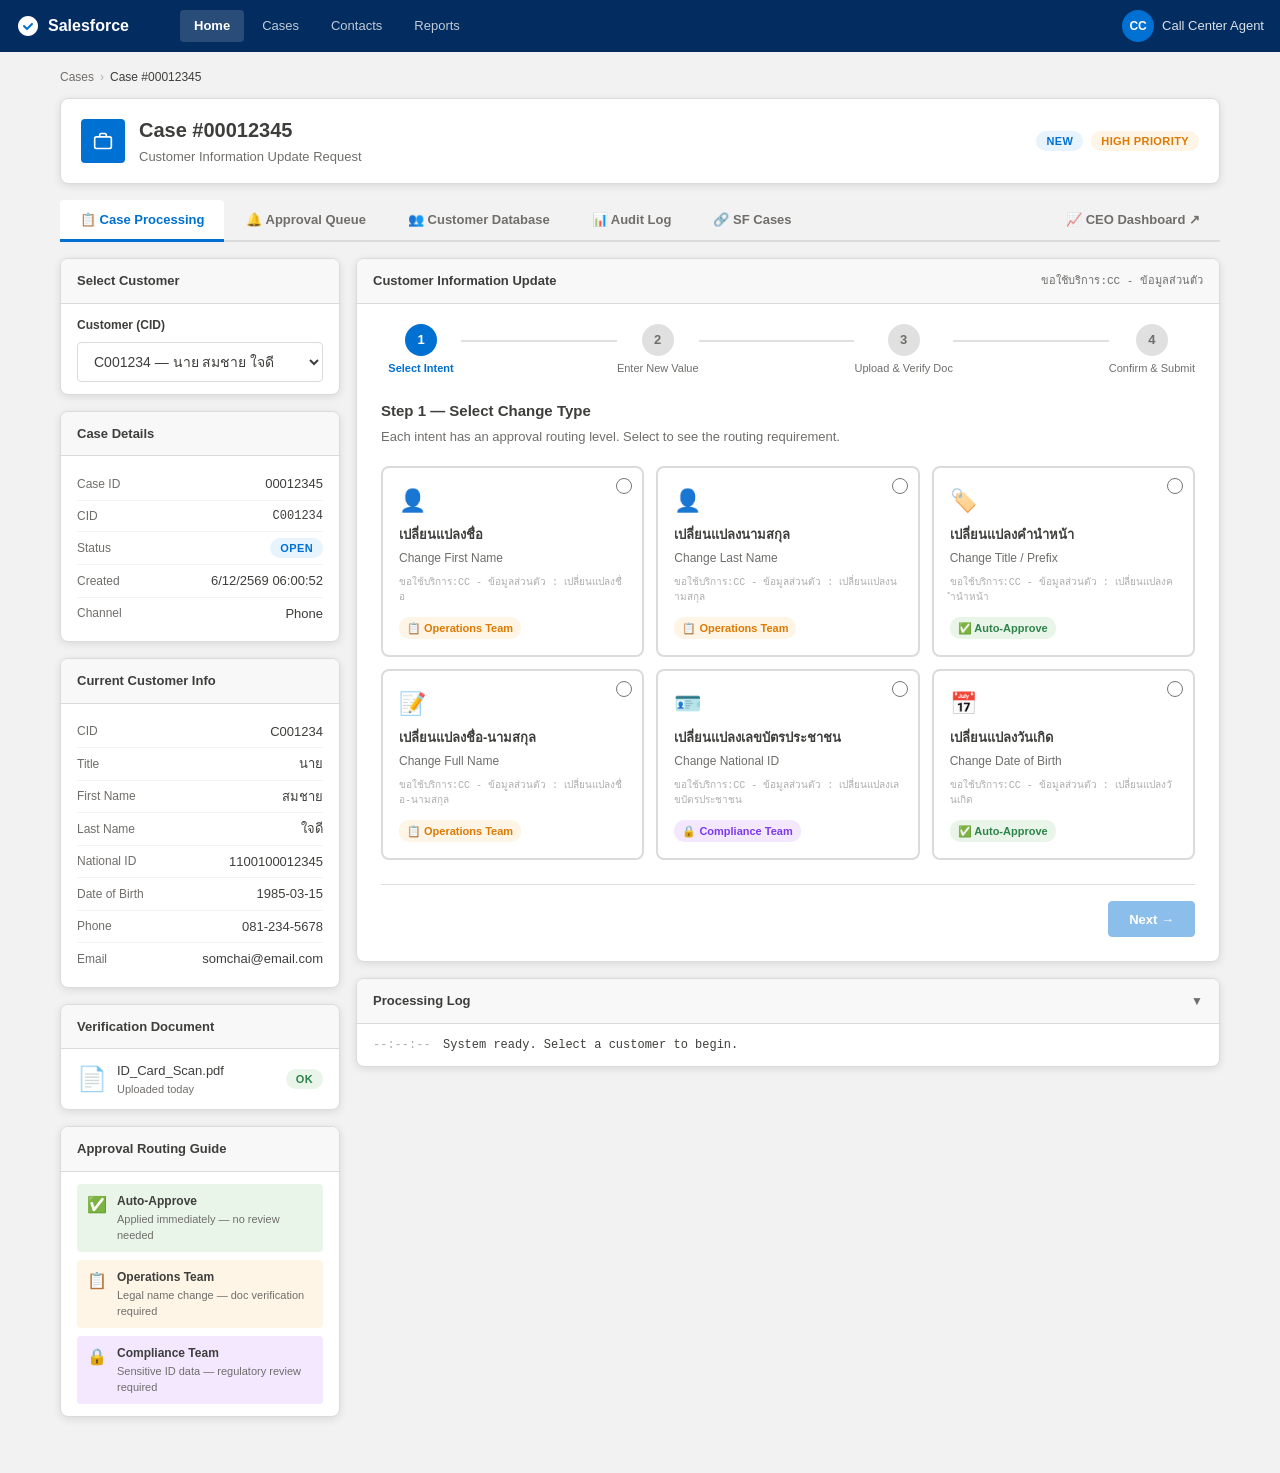
==== Case_Update_Name/index.html @ 369ed38e "feat: sync Salesforce cases to UI — new SF Cases tab - sync_to_ui.py: fetches non-closed cases from " ====
<!DOCTYPE html>
<html lang="th">
<head>
  <meta charset="UTF-8" />
  <meta name="viewport" content="width=device-width, initial-scale=1.0" />
  <title>SF Case Intent Processor — Call Center UI</title>
  <link rel="stylesheet" href="styles.css" />
</head>
<body>

  <header class="sf-nav">
    <div class="sf-nav__logo">
      <svg width="24" height="24" viewBox="0 0 24 24" fill="none"><path d="M12 2C6.48 2 2 6.48 2 12s4.48 10 10 10 10-4.48 10-10S17.52 2 12 2z" fill="#fff"/><path d="M8 12l3 3 5-5" stroke="#0070d2" stroke-width="2" stroke-linecap="round" stroke-linejoin="round"/></svg>
      <span>Salesforce</span>
    </div>
    <nav class="sf-nav__tabs">
      <span class="sf-nav__tab active">Home</span>
      <span class="sf-nav__tab">Cases</span>
      <span class="sf-nav__tab">Contacts</span>
      <span class="sf-nav__tab">Reports</span>
    </nav>
    <div class="sf-nav__user">
      <div class="sf-nav__avatar">CC</div>
      <span>Call Center Agent</span>
    </div>
  </header>

  <div class="sf-page">

    <div class="sf-breadcrumb">
      <span>Cases</span>
      <span class="sf-breadcrumb__sep">›</span>
      <span class="sf-breadcrumb__current" id="breadcrumb-case">Case #00012345</span>
    </div>

    <div class="sf-record-header">
      <div class="sf-record-header__icon case-icon">
        <svg width="20" height="20" viewBox="0 0 24 24" fill="none"><rect x="2" y="7" width="20" height="14" rx="2" stroke="#fff" stroke-width="2"/><path d="M16 7V5a2 2 0 0 0-2-2h-4a2 2 0 0 0-2 2v2" stroke="#fff" stroke-width="2"/></svg>
      </div>
      <div class="sf-record-header__info">
        <div class="sf-record-header__title" id="header-case-id">Case #00012345</div>
        <div class="sf-record-header__subtitle">Customer Information Update Request</div>
      </div>
      <div class="sf-record-header__badges">
        <span class="sf-badge sf-badge--new">New</span>
        <span class="sf-badge sf-badge--high">High Priority</span>
      </div>
    </div>

    <!-- App tabs -->
    <div class="sf-app-tabs">
      <button class="sf-app-tab active" data-tab="case-processing">📋 Case Processing</button>
      <button class="sf-app-tab" data-tab="approval-queue">🔔 Approval Queue</button>
      <button class="sf-app-tab" data-tab="customer-db">👥 Customer Database</button>
      <button class="sf-app-tab" data-tab="audit-log">📊 Audit Log</button>
      <button class="sf-app-tab" data-tab="sf-cases">🔗 SF Cases</button>
      <a href="dashboard.html" target="_blank" class="sf-app-tab" style="text-decoration:none;margin-left:auto">📈 CEO Dashboard ↗</a>
    </div>

    <!-- ═══ SF Cases from Salesforce (synced) ═════════════════════════════════ -->
    <div class="sf-tab-panel hidden" id="tab-sf-cases">
      <div class="sf-card">
        <div class="sf-card__header">
          🔗 Salesforce Cases (Live from Sandbox)
          <div style="display:flex;gap:8px;align-items:center">
            <span id="sf-cases-count" class="sf-badge sf-badge--new">0 cases</span>
            <span class="sf-badge sf-badge--open">Status ≠ Closed</span>
          </div>
        </div>
        <div class="sf-table-wrap">
          <table class="sf-table">
            <thead><tr>
              <th>Case #</th><th>Status</th><th>Sub Status</th><th>Customer</th>
              <th>Citizen ID</th><th>New First Name</th><th>New Last Name</th>
              <th>New Title</th><th>Old Name</th><th>Documents</th>
            </tr></thead>
            <tbody id="sf-cases-table-body"></tbody>
          </table>
          <div class="sf-table-empty hidden" id="sf-cases-empty">
            <div style="text-align:center;padding:32px;color:var(--sf-gray-4)">
              <div style="font-size:28px;margin-bottom:6px">🔗</div>
              <div>No SF cases loaded. Run <code>python sync_to_ui.py</code> to fetch from Salesforce.</div>
            </div>
          </div>
        </div>
      </div>
    </div>

    <!-- ═══ TAB 1: Case Processing ═══════════════════════════════════════════ -->
    <div class="sf-tab-panel" id="tab-case-processing">
      <div class="sf-layout">

        <aside class="sf-sidebar">
          <div class="sf-card">
            <div class="sf-card__header">Select Customer</div>
            <div style="padding:12px 16px;">
              <label class="sf-form-group">
                <span style="font-size:12px;font-weight:600;color:var(--sf-gray-5)">Customer (CID)</span>
                <select class="sf-select" id="customer-selector" style="margin-top:4px"></select>
              </label>
            </div>
          </div>

          <div class="sf-card">
            <div class="sf-card__header">Case Details</div>
            <div class="sf-detail-list">
              <div class="sf-detail-item"><span class="sf-detail-label">Case ID</span><span class="sf-detail-value" id="case-id-display">00012345</span></div>
              <div class="sf-detail-item"><span class="sf-detail-label">CID</span><span class="sf-detail-value mono" id="case-cid-display">C001234</span></div>
              <div class="sf-detail-item"><span class="sf-detail-label">Status</span><span class="sf-badge sf-badge--open">Open</span></div>
              <div class="sf-detail-item"><span class="sf-detail-label">Created</span><span class="sf-detail-value" id="case-created">—</span></div>
              <div class="sf-detail-item"><span class="sf-detail-label">Channel</span><span class="sf-detail-value">Phone</span></div>
            </div>
          </div>

          <div class="sf-card">
            <div class="sf-card__header">Current Customer Info</div>
            <div class="sf-detail-list" id="customer-info-panel"></div>
          </div>

          <div class="sf-card">
            <div class="sf-card__header">Verification Document</div>
            <div class="sf-doc-item">
              <div class="sf-doc-icon">📄</div>
              <div class="sf-doc-info">
                <div class="sf-doc-name">ID_Card_Scan.pdf</div>
                <div class="sf-doc-meta">Uploaded today</div>
              </div>
              <span class="sf-badge sf-badge--valid">OK</span>
            </div>
          </div>

          <!-- Approval routing legend -->
          <div class="sf-card">
            <div class="sf-card__header">Approval Routing Guide</div>
            <div style="padding:12px 16px;display:flex;flex-direction:column;gap:8px;">
              <div class="routing-legend-item routing-legend--auto">
                <span>✅</span>
                <div><strong>Auto-Approve</strong><div class="routing-legend-desc">Applied immediately — no review needed</div></div>
              </div>
              <div class="routing-legend-item routing-legend--ops">
                <span>📋</span>
                <div><strong>Operations Team</strong><div class="routing-legend-desc">Legal name change — doc verification required</div></div>
              </div>
              <div class="routing-legend-item routing-legend--compliance">
                <span>🔒</span>
                <div><strong>Compliance Team</strong><div class="routing-legend-desc">Sensitive ID data — regulatory review required</div></div>
              </div>
            </div>
          </div>
        </aside>

        <main class="sf-main">
          <div class="sf-card">
            <div class="sf-card__header">
              Customer Information Update
              <span class="sf-card__header-sub">ขอใช้บริการ:CC - ข้อมูลส่วนตัว</span>
            </div>

            <div class="sf-steps">
              <div class="sf-step active" id="step-indicator-1"><div class="sf-step__dot">1</div><div class="sf-step__label">Select Intent</div></div>
              <div class="sf-step__line"></div>
              <div class="sf-step" id="step-indicator-2"><div class="sf-step__dot">2</div><div class="sf-step__label">Enter New Value</div></div>
              <div class="sf-step__line"></div>
              <div class="sf-step" id="step-indicator-doc"><div class="sf-step__dot">3</div><div class="sf-step__label">Upload & Verify Doc</div></div>
              <div class="sf-step__line"></div>
              <div class="sf-step" id="step-indicator-3"><div class="sf-step__dot">4</div><div class="sf-step__label">Confirm & Submit</div></div>
            </div>

            <!-- STEP 1 -->
            <div class="sf-step-panel" id="step-1">
              <h3 class="sf-section-title">Step 1 — Select Change Type</h3>
              <p class="sf-section-desc">Each intent has an approval routing level. Select to see the routing requirement.</p>

              <div class="sf-intent-grid">
                <label class="sf-intent-card" data-intent="change-firstname">
                  <input type="radio" name="intent" value="change-firstname" />
                  <div class="sf-intent-card__icon">👤</div>
                  <div class="sf-intent-card__title">เปลี่ยนแปลงชื่อ</div>
                  <div class="sf-intent-card__sub">Change First Name</div>
                  <div class="sf-intent-card__code">ขอใช้บริการ:CC - ข้อมูลส่วนตัว : เปลี่ยนแปลงชื่อ</div>
                </label>
                <label class="sf-intent-card" data-intent="change-lastname">
                  <input type="radio" name="intent" value="change-lastname" />
                  <div class="sf-intent-card__icon">👤</div>
                  <div class="sf-intent-card__title">เปลี่ยนแปลงนามสกุล</div>
                  <div class="sf-intent-card__sub">Change Last Name</div>
                  <div class="sf-intent-card__code">ขอใช้บริการ:CC - ข้อมูลส่วนตัว : เปลี่ยนแปลงนามสกุล</div>
                </label>
                <label class="sf-intent-card" data-intent="change-title">
                  <input type="radio" name="intent" value="change-title" />
                  <div class="sf-intent-card__icon">🏷️</div>
                  <div class="sf-intent-card__title">เปลี่ยนแปลงคำนำหน้า</div>
                  <div class="sf-intent-card__sub">Change Title / Prefix</div>
                  <div class="sf-intent-card__code">ขอใช้บริการ:CC - ข้อมูลส่วนตัว : เปลี่ยนแปลงคำนำหน้า</div>
                </label>
                <label class="sf-intent-card" data-intent="change-fullname">
                  <input type="radio" name="intent" value="change-fullname" />
                  <div class="sf-intent-card__icon">📝</div>
                  <div class="sf-intent-card__title">เปลี่ยนแปลงชื่อ-นามสกุล</div>
                  <div class="sf-intent-card__sub">Change Full Name</div>
                  <div class="sf-intent-card__code">ขอใช้บริการ:CC - ข้อมูลส่วนตัว : เปลี่ยนแปลงชื่อ-นามสกุล</div>
                </label>
                <label class="sf-intent-card" data-intent="change-id">
                  <input type="radio" name="intent" value="change-id" />
                  <div class="sf-intent-card__icon">🪪</div>
                  <div class="sf-intent-card__title">เปลี่ยนแปลงเลขบัตรประชาชน</div>
                  <div class="sf-intent-card__sub">Change National ID</div>
                  <div class="sf-intent-card__code">ขอใช้บริการ:CC - ข้อมูลส่วนตัว : เปลี่ยนแปลงเลขบัตรประชาชน</div>
                </label>
                <label class="sf-intent-card" data-intent="change-dob">
                  <input type="radio" name="intent" value="change-dob" />
                  <div class="sf-intent-card__icon">📅</div>
                  <div class="sf-intent-card__title">เปลี่ยนแปลงวันเกิด</div>
                  <div class="sf-intent-card__sub">Change Date of Birth</div>
                  <div class="sf-intent-card__code">ขอใช้บริการ:CC - ข้อมูลส่วนตัว : เปลี่ยนแปลงวันเกิด</div>
                </label>
              </div>

              <!-- Approval routing hint (shown on selection) -->
              <div id="approval-hint" class="sf-approval-hint hidden"></div>

              <div class="sf-form-actions">
                <button class="sf-btn sf-btn--primary" id="btn-step1-next" disabled>Next →</button>
              </div>
            </div>

            <!-- STEP 2 -->
            <div class="sf-step-panel hidden" id="step-2">
              <h3 class="sf-section-title">Step 2 — Enter New Value</h3>
              <p class="sf-section-desc">Enter the updated information for the selected change type.</p>
              <div class="sf-intent-summary" id="intent-summary"></div>
              <div class="sf-form" id="dynamic-form"></div>
              <div class="sf-form-actions">
                <button class="sf-btn sf-btn--ghost" id="btn-step2-back">← Back</button>
                <button class="sf-btn sf-btn--primary" id="btn-step2-next">Next →</button>
              </div>
            </div>

            <!-- STEP DOC: Upload & OCR Verify -->
            <div class="sf-step-panel hidden" id="step-doc">
              <h3 class="sf-section-title">Step 3 — Upload & Verify Document</h3>
              <p class="sf-section-desc">Upload the required supporting document. The system will use OCR to verify the document content matches the requested change.</p>

              <!-- Required doc info banner -->
              <div class="doc-requirement-banner" id="doc-requirement-banner"></div>

              <!-- Upload zone -->
              <div class="doc-upload-zone" id="doc-upload-zone">
                <input type="file" id="doc-file-input" accept="image/*" style="display:none" />
                <div class="doc-upload-icon">📄</div>
                <div class="doc-upload-title">Drop document image here or click to browse</div>
                <div class="doc-upload-hint">Supports: JPG, PNG, WEBP — max 10MB<br>Ensure the document is flat, well-lit, and all text is visible</div>
                <button class="sf-btn sf-btn--ghost" id="btn-browse-doc" style="margin-top:12px">Browse File</button>
              </div>

              <!-- Preview -->
              <div class="doc-preview hidden" id="doc-preview">
                <div class="doc-preview__header">
                  <span id="doc-preview-filename">document.jpg</span>
                  <button class="sf-btn sf-btn--ghost" id="btn-remove-doc" style="height:26px;font-size:12px">✕ Remove</button>
                </div>
                <img id="doc-preview-img" src="" alt="Document preview" class="doc-preview__img" />
              </div>

              <!-- OCR progress -->
              <div class="ocr-progress hidden" id="ocr-progress">
                <div class="ocr-progress__label" id="ocr-progress-label">Initializing OCR engine...</div>
                <div class="ocr-progress__track">
                  <div class="ocr-progress__bar" id="ocr-progress-bar" style="width:0%"></div>
                </div>
                <div class="ocr-progress__hint">Phase 1: Image quality check (instant) → Phase 2: Thai OCR text extraction (~10s first run)</div>
              </div>

              <!-- Verification results -->
              <div class="ocr-results hidden" id="ocr-results">
                <div class="ocr-results__header">
                  <div class="ocr-results__score-wrap">
                    <div class="ocr-results__score" id="ocr-score-circle">0%</div>
                    <div>
                      <div class="ocr-results__verdict" id="ocr-verdict">Verifying...</div>
                      <div class="ocr-results__verdict-sub" id="ocr-verdict-sub"></div>
                      <div class="ocr-sub-scores" id="ocr-sub-scores"></div>
                    </div>
                  </div>
                </div>
                <div class="ocr-checks" id="ocr-checks"></div>
                <div class="ocr-extracted hidden" id="ocr-extracted">
                  <div class="ocr-extracted__title">Extracted Fields</div>
                  <div id="ocr-extracted-fields"></div>
                </div>
                <details class="ocr-raw-text">
                  <summary>Raw OCR Text (debug)</summary>
                  <pre id="ocr-raw-text-content"></pre>
                </details>
              </div>

              <div class="sf-form-actions">
                <button class="sf-btn sf-btn--ghost" id="btn-doc-back">← Back</button>
                <button class="sf-btn sf-btn--primary" id="btn-run-ocr" disabled>🔍 Verify Document</button>
                <button class="sf-btn sf-btn--ghost" id="btn-skip-ocr" style="color:var(--sf-gray-4);border-color:var(--sf-gray-3)">Skip Verification</button>
                <button class="sf-btn sf-btn--primary hidden" id="btn-doc-next">Next →</button>
              </div>
            </div>

            <!-- STEP 3 -->
            <div class="sf-step-panel hidden" id="step-3">
              <h3 class="sf-section-title">Step 3 — Confirm & Submit</h3>
              <p class="sf-section-desc">Review the routing and change details before submitting.</p>

              <!-- Approval routing banner (injected by JS) -->
              <div id="approval-routing-banner"></div>

              <div class="sf-confirm-box" id="confirm-box"></div>

              <div class="sf-validation-check">
                <div class="sf-check-item sf-check-item--pass"><span class="sf-check-icon">✓</span><span>Case status is not "Closed"</span></div>
                <div class="sf-check-item sf-check-item--pass"><span class="sf-check-icon">✓</span><span>Verification document status: <strong>OK</strong></span></div>
                <div class="sf-check-item sf-check-item--pass"><span class="sf-check-icon">✓</span><span>Intent registered and processor found</span></div>
                <div class="sf-check-item sf-check-item--pass"><span class="sf-check-icon">✓</span><span>Customer record found in database</span></div>
              </div>

              <div class="sf-form-actions">
                <button class="sf-btn sf-btn--ghost" id="btn-step3-back">← Back</button>
                <button class="sf-btn sf-btn--success" id="btn-submit">✓ Submit</button>
              </div>
            </div>

            <!-- Result -->
            <div class="sf-step-panel hidden" id="step-result">
              <div class="sf-result" id="result-panel"></div>
              <div class="sf-form-actions">
                <button class="sf-btn sf-btn--ghost" id="btn-new-case">Process Another Case</button>
                <button class="sf-btn sf-btn--ghost" id="btn-view-approvals">View Approval Queue →</button>
                <button class="sf-btn sf-btn--primary" id="btn-view-audit">View Audit Log →</button>
              </div>
            </div>
          </div>

          <div class="sf-card">
            <div class="sf-card__header">Processing Log <button class="sf-card__toggle" id="log-toggle">▼</button></div>
            <div class="sf-log" id="processing-log">
              <div class="sf-log-entry sf-log-entry--info"><span class="sf-log-time">--:--:--</span><span class="sf-log-msg">System ready. Select a customer to begin.</span></div>
            </div>
          </div>
        </main>
      </div>
    </div>

    <!-- ═══ TAB 2: Approval Queue ═════════════════════════════════════════════ -->
    <div class="sf-tab-panel hidden" id="tab-approval-queue">

      <!-- Pending -->
      <div class="sf-card" style="margin-bottom:16px">
        <div class="sf-card__header">
          🔔 Pending Approvals
          <span id="approval-pending-count" class="sf-badge sf-badge--pending">0 pending</span>
        </div>
        <div class="sf-table-wrap">
          <table class="sf-table">
            <thead><tr>
              <th>Approval ID</th><th>Submitted</th><th>Case ID</th><th>CID</th>
              <th>Customer</th><th>Intent</th><th>Level</th><th>Changes</th>
              <th>Agent</th><th>Status</th><th>Actions</th>
            </tr></thead>
            <tbody id="approval-pending-body"></tbody>
          </table>
          <div class="sf-table-empty hidden" id="approval-pending-empty">
            <div style="text-align:center;padding:32px;color:var(--sf-gray-4)">
              <div style="font-size:28px;margin-bottom:6px">✅</div>
              <div>No pending approvals — all clear.</div>
            </div>
          </div>
        </div>
      </div>

      <!-- Resolved -->
      <div class="sf-card">
        <div class="sf-card__header">
          ✅ Resolved Approvals
          <div style="display:flex;gap:8px;align-items:center">
            <span id="approval-resolved-count" class="sf-badge sf-badge--valid">0 resolved</span>
            <button class="sf-btn sf-btn--ghost" id="btn-clear-approvals" style="height:28px;font-size:12px">🗑 Clear Resolved</button>
          </div>
        </div>
        <div class="sf-table-wrap">
          <table class="sf-table">
            <thead><tr>
              <th>Approval ID</th><th>Submitted</th><th>Case ID</th><th>CID</th>
              <th>Customer</th><th>Intent</th><th>Level</th><th>Changes</th>
              <th>Agent</th><th>Status</th><th></th>
            </tr></thead>
            <tbody id="approval-resolved-body"></tbody>
          </table>
          <div class="sf-table-empty hidden" id="approval-resolved-empty">
            <div style="text-align:center;padding:32px;color:var(--sf-gray-4)">
              <div style="font-size:28px;margin-bottom:6px">📋</div>
              <div>No resolved approvals yet.</div>
            </div>
          </div>
        </div>
      </div>
    </div>

    <!-- ═══ TAB 3: Customer Database ══════════════════════════════════════════ -->
    <div class="sf-tab-panel hidden" id="tab-customer-db">
      <div class="sf-card">
        <div class="sf-card__header">
          Customer Database
          <div style="display:flex;gap:8px;align-items:center">
            <span id="customer-count-badge" class="sf-badge sf-badge--new">8 records</span>
            <button class="sf-btn sf-btn--ghost" id="btn-reset-db" style="height:28px;font-size:12px">↺ Reset to Seed Data</button>
          </div>
        </div>
        <div class="sf-table-wrap">
          <table class="sf-table" id="customer-table">
            <thead><tr>
              <th>CID</th><th>Title</th><th>First Name</th><th>Last Name</th>
              <th>National ID</th><th>Date of Birth</th><th>Phone</th><th>Email</th>
            </tr></thead>
            <tbody id="customer-table-body"></tbody>
          </table>
        </div>
      </div>
    </div>

    <!-- ═══ TAB 4: Audit Log ══════════════════════════════════════════════════ -->
    <div class="sf-tab-panel hidden" id="tab-audit-log">
      <div class="sf-card">
        <div class="sf-card__header">
          Change Audit Log
          <div style="display:flex;gap:8px;align-items:center">
            <span id="audit-count-badge" class="sf-badge sf-badge--new">0 records</span>
            <button class="sf-btn sf-btn--ghost" id="btn-export-csv" style="height:28px;font-size:12px">⬇ Export CSV</button>
            <button class="sf-btn sf-btn--ghost" id="btn-clear-audit" style="height:28px;font-size:12px;color:var(--sf-red);border-color:var(--sf-red)">🗑 Clear</button>
          </div>
        </div>
        <div class="sf-table-wrap">
          <table class="sf-table">
            <thead><tr>
              <th>#</th><th>Timestamp</th><th>Case ID</th><th>CID</th><th>Customer</th>
              <th>Intent</th><th>Approval Level</th><th>Field</th><th>Before</th><th>After</th>
              <th>Agent</th><th>Status</th>
            </tr></thead>
            <tbody id="audit-table-body"></tbody>
          </table>
          <div class="sf-table-empty hidden" id="audit-empty">
            <div style="text-align:center;padding:40px;color:var(--sf-gray-4)">
              <div style="font-size:32px;margin-bottom:8px">📋</div>
              <div>No audit records yet. Process a case to see changes here.</div>
            </div>
          </div>
        </div>
      </div>
    </div>

  </div>

  <script src="https://cdnjs.cloudflare.com/ajax/libs/tesseract.js/5.1.1/tesseract.min.js" 
          onerror="window._tesseractLoadFailed=true;console.warn('Tesseract CDN failed to load — OCR will be unavailable')">
  </script>
  <script src="db.js"></script>
  <script src="ocr.js"></script>
  <script src="app.js"></script>
</body>
</html>
---- Case_Update_Name/styles.css ----
/* ============================================================
   SF Case Intent Processor — Call Center UI Styles
   Salesforce Lightning Design System inspired
   ============================================================ */

*, *::before, *::after { box-sizing: border-box; margin: 0; padding: 0; }

:root {
  --sf-blue:        #0070d2;
  --sf-blue-dark:   #005fb2;
  --sf-blue-light:  #e8f4fd;
  --sf-green:       #2e844a;
  --sf-green-light: #eaf5ea;
  --sf-red:         #c23934;
  --sf-red-light:   #fdf3f2;
  --sf-orange:      #dd7a01;
  --sf-orange-light:#fef5e7;
  --sf-gray-1:      #f3f3f3;
  --sf-gray-2:      #e0e0e0;
  --sf-gray-3:      #aeaeae;
  --sf-gray-4:      #706e6b;
  --sf-gray-5:      #3e3e3c;
  --sf-white:       #ffffff;
  --sf-border:      #dddbda;
  --sf-shadow:      0 2px 8px rgba(0,0,0,0.10);
  --sf-radius:      4px;
  --sf-radius-lg:   8px;
  --font:           'Segoe UI', -apple-system, BlinkMacSystemFont, sans-serif;
}

body {
  font-family: var(--font);
  background: #f3f2f2;
  color: var(--sf-gray-5);
  font-size: 14px;
  line-height: 1.5;
}

/* ── Top Nav ─────────────────────────────────────────────── */
.sf-nav {
  background: #032d60;
  height: 52px;
  display: flex;
  align-items: center;
  padding: 0 16px;
  gap: 24px;
  position: sticky;
  top: 0;
  z-index: 100;
}

.sf-nav__logo {
  display: flex;
  align-items: center;
  gap: 8px;
  color: #fff;
  font-weight: 700;
  font-size: 16px;
  min-width: 140px;
}

.sf-nav__tabs {
  display: flex;
  gap: 4px;
  flex: 1;
}

.sf-nav__tab {
  color: rgba(255,255,255,0.75);
  padding: 6px 14px;
  border-radius: var(--sf-radius);
  cursor: pointer;
  font-size: 13px;
  transition: background 0.15s;
}
.sf-nav__tab:hover { background: rgba(255,255,255,0.1); color: #fff; }
.sf-nav__tab.active { background: rgba(255,255,255,0.15); color: #fff; font-weight: 600; }

.sf-nav__user {
  display: flex;
  align-items: center;
  gap: 8px;
  color: rgba(255,255,255,0.85);
  font-size: 13px;
}

.sf-nav__avatar {
  width: 32px; height: 32px;
  background: #0070d2;
  border-radius: 50%;
  display: flex; align-items: center; justify-content: center;
  font-weight: 700; font-size: 12px; color: #fff;
}

/* ── Page ────────────────────────────────────────────────── */
.sf-page {
  max-width: 1200px;
  margin: 0 auto;
  padding: 16px 20px 40px;
}

/* ── Breadcrumb ──────────────────────────────────────────── */
.sf-breadcrumb {
  display: flex;
  align-items: center;
  gap: 6px;
  font-size: 12px;
  color: var(--sf-gray-4);
  margin-bottom: 12px;
}
.sf-breadcrumb__sep { color: var(--sf-gray-3); }
.sf-breadcrumb__current { color: var(--sf-gray-5); font-weight: 500; }

/* ── Record Header ───────────────────────────────────────── */
.sf-record-header {
  display: flex;
  align-items: center;
  gap: 14px;
  background: var(--sf-white);
  border: 1px solid var(--sf-border);
  border-radius: var(--sf-radius-lg);
  padding: 16px 20px;
  margin-bottom: 16px;
  box-shadow: var(--sf-shadow);
}

.sf-record-header__icon {
  width: 44px; height: 44px;
  border-radius: var(--sf-radius);
  display: flex; align-items: center; justify-content: center;
  flex-shrink: 0;
}
.case-icon { background: #0070d2; }

.sf-record-header__info { flex: 1; }
.sf-record-header__title { font-size: 20px; font-weight: 700; color: var(--sf-gray-5); }
.sf-record-header__subtitle { font-size: 13px; color: var(--sf-gray-4); margin-top: 2px; }

.sf-record-header__badges { display: flex; gap: 8px; }

/* ── Badges ──────────────────────────────────────────────── */
.sf-badge {
  display: inline-flex;
  align-items: center;
  padding: 2px 10px;
  border-radius: 12px;
  font-size: 11px;
  font-weight: 600;
  text-transform: uppercase;
  letter-spacing: 0.4px;
}
.sf-badge--new      { background: #e8f4fd; color: #0070d2; }
.sf-badge--open     { background: #e8f4fd; color: #0070d2; }
.sf-badge--high     { background: #fef5e7; color: #dd7a01; }
.sf-badge--valid    { background: var(--sf-green-light); color: var(--sf-green); }
.sf-badge--invalid  { background: var(--sf-red-light); color: var(--sf-red); }
.sf-badge--success  { background: var(--sf-green-light); color: var(--sf-green); }

/* ── Layout ──────────────────────────────────────────────── */
.sf-layout {
  display: grid;
  grid-template-columns: 280px 1fr;
  gap: 16px;
  align-items: start;
}

/* ── Card ────────────────────────────────────────────────── */
.sf-card {
  background: var(--sf-white);
  border: 1px solid var(--sf-border);
  border-radius: var(--sf-radius-lg);
  box-shadow: var(--sf-shadow);
  margin-bottom: 16px;
  overflow: hidden;
}

.sf-card__header {
  background: #f8f8f8;
  border-bottom: 1px solid var(--sf-border);
  padding: 12px 16px;
  font-weight: 600;
  font-size: 13px;
  color: var(--sf-gray-5);
  display: flex;
  align-items: center;
  justify-content: space-between;
  gap: 8px;
}
.sf-card__header-sub {
  font-size: 11px;
  font-weight: 400;
  color: var(--sf-gray-4);
  font-family: monospace;
}
.sf-card__toggle {
  background: none; border: none; cursor: pointer;
  color: var(--sf-gray-4); font-size: 12px;
}

/* ── Detail List ─────────────────────────────────────────── */
.sf-detail-list { padding: 12px 16px; }
.sf-detail-item {
  display: flex;
  justify-content: space-between;
  align-items: center;
  padding: 6px 0;
  border-bottom: 1px solid var(--sf-gray-1);
  gap: 8px;
}
.sf-detail-item:last-child { border-bottom: none; }
.sf-detail-label { font-size: 12px; color: var(--sf-gray-4); min-width: 90px; }
.sf-detail-value { font-size: 13px; color: var(--sf-gray-5); text-align: right; }
.sf-detail-value.mono { font-family: monospace; font-size: 12px; }

/* ── Document item ───────────────────────────────────────── */
.sf-doc-item {
  display: flex;
  align-items: center;
  gap: 10px;
  padding: 12px 16px;
}
.sf-doc-icon { font-size: 24px; }
.sf-doc-info { flex: 1; }
.sf-doc-name { font-size: 13px; font-weight: 500; }
.sf-doc-meta { font-size: 11px; color: var(--sf-gray-4); }

/* ── Steps ───────────────────────────────────────────────── */
.sf-steps {
  display: flex;
  align-items: center;
  padding: 20px 24px 0;
  margin-bottom: 24px;
}

.sf-step {
  display: flex;
  flex-direction: column;
  align-items: center;
  gap: 4px;
  min-width: 80px;
}

.sf-step__dot {
  width: 32px; height: 32px;
  border-radius: 50%;
  background: var(--sf-gray-2);
  color: var(--sf-gray-4);
  display: flex; align-items: center; justify-content: center;
  font-weight: 700; font-size: 13px;
  transition: all 0.2s;
}

.sf-step.active .sf-step__dot {
  background: var(--sf-blue);
  color: #fff;
}
.sf-step.done .sf-step__dot {
  background: var(--sf-green);
  color: #fff;
}
.sf-step.done .sf-step__dot::after { content: "✓"; }

.sf-step__label {
  font-size: 11px;
  color: var(--sf-gray-4);
  text-align: center;
  white-space: nowrap;
}
.sf-step.active .sf-step__label { color: var(--sf-blue); font-weight: 600; }
.sf-step.done .sf-step__label { color: var(--sf-green); }

.sf-step__line {
  flex: 1;
  height: 2px;
  background: var(--sf-gray-2);
  margin-bottom: 18px;
  transition: background 0.2s;
}
.sf-step__line.done { background: var(--sf-green); }

/* ── Step panels ─────────────────────────────────────────── */
.sf-step-panel { padding: 0 24px 24px; }
.sf-step-panel.hidden { display: none; }

.sf-section-title {
  font-size: 15px;
  font-weight: 600;
  color: var(--sf-gray-5);
  margin-bottom: 4px;
}
.sf-section-desc {
  font-size: 13px;
  color: var(--sf-gray-4);
  margin-bottom: 20px;
}

/* ── Intent cards grid ───────────────────────────────────── */
.sf-intent-grid {
  display: grid;
  grid-template-columns: repeat(3, 1fr);
  gap: 12px;
  margin-bottom: 24px;
}

.sf-intent-card {
  border: 2px solid var(--sf-border);
  border-radius: var(--sf-radius-lg);
  padding: 16px;
  cursor: pointer;
  transition: all 0.15s;
  display: flex;
  flex-direction: column;
  gap: 4px;
  position: relative;
  background: var(--sf-white);
}
.sf-intent-card:hover {
  border-color: var(--sf-blue);
  background: var(--sf-blue-light);
}
.sf-intent-card input[type="radio"] {
  position: absolute;
  top: 10px; right: 10px;
  width: 16px; height: 16px;
  accent-color: var(--sf-blue);
}
.sf-intent-card.selected {
  border-color: var(--sf-blue);
  background: var(--sf-blue-light);
  box-shadow: 0 0 0 3px rgba(0,112,210,0.15);
}

.sf-intent-card__icon { font-size: 22px; margin-bottom: 4px; }
.sf-intent-card__title { font-size: 13px; font-weight: 600; color: var(--sf-gray-5); }
.sf-intent-card__sub { font-size: 12px; color: var(--sf-gray-4); }
.sf-intent-card__code {
  font-size: 10px;
  color: var(--sf-gray-3);
  font-family: monospace;
  margin-top: 4px;
  word-break: break-all;
}

/* ── Intent summary pill ─────────────────────────────────── */
.sf-intent-summary {
  display: inline-flex;
  align-items: center;
  gap: 8px;
  background: var(--sf-blue-light);
  border: 1px solid #b3d4f5;
  border-radius: 20px;
  padding: 6px 14px;
  font-size: 12px;
  color: var(--sf-blue-dark);
  font-weight: 500;
  margin-bottom: 20px;
}

/* ── Form ────────────────────────────────────────────────── */
.sf-form { display: flex; flex-direction: column; gap: 16px; margin-bottom: 8px; }

.sf-form-group { display: flex; flex-direction: column; gap: 4px; }
.sf-form-group label {
  font-size: 12px;
  font-weight: 600;
  color: var(--sf-gray-5);
  text-transform: uppercase;
  letter-spacing: 0.3px;
}
.sf-form-group .sf-form-hint {
  font-size: 11px;
  color: var(--sf-gray-4);
  font-weight: 400;
  text-transform: none;
  letter-spacing: 0;
}

.sf-input, .sf-select {
  height: 40px;
  border: 1px solid var(--sf-border);
  border-radius: var(--sf-radius);
  padding: 0 12px;
  font-size: 14px;
  font-family: var(--font);
  color: var(--sf-gray-5);
  background: var(--sf-white);
  transition: border-color 0.15s, box-shadow 0.15s;
  width: 100%;
}
.sf-input:focus, .sf-select:focus {
  outline: none;
  border-color: var(--sf-blue);
  box-shadow: 0 0 0 3px rgba(0,112,210,0.15);
}

.sf-current-value {
  display: flex;
  align-items: center;
  gap: 8px;
  padding: 8px 12px;
  background: var(--sf-gray-1);
  border-radius: var(--sf-radius);
  font-size: 13px;
  color: var(--sf-gray-4);
}
.sf-current-value strong { color: var(--sf-gray-5); }

.sf-form-row {
  display: grid;
  grid-template-columns: 1fr 1fr;
  gap: 16px;
}

/* ── Confirm box ─────────────────────────────────────────── */
.sf-confirm-box {
  background: var(--sf-gray-1);
  border: 1px solid var(--sf-border);
  border-radius: var(--sf-radius-lg);
  padding: 20px;
  margin-bottom: 20px;
}
.sf-confirm-row {
  display: flex;
  justify-content: space-between;
  align-items: center;
  padding: 8px 0;
  border-bottom: 1px solid var(--sf-gray-2);
  font-size: 13px;
}
.sf-confirm-row:last-child { border-bottom: none; }
.sf-confirm-label { color: var(--sf-gray-4); }
.sf-confirm-value { font-weight: 600; color: var(--sf-gray-5); }
.sf-confirm-value.change {
  color: var(--sf-blue);
  display: flex;
  align-items: center;
  gap: 6px;
}
.sf-confirm-value.change::before {
  content: "→";
  color: var(--sf-gray-3);
  font-weight: 400;
}

/* ── Validation checks ───────────────────────────────────── */
.sf-validation-check {
  display: flex;
  flex-direction: column;
  gap: 8px;
  margin-bottom: 24px;
}
.sf-check-item {
  display: flex;
  align-items: center;
  gap: 10px;
  font-size: 13px;
  padding: 8px 12px;
  border-radius: var(--sf-radius);
}
.sf-check-item--pass { background: var(--sf-green-light); color: var(--sf-green); }
.sf-check-item--fail { background: var(--sf-red-light); color: var(--sf-red); }
.sf-check-icon { font-weight: 700; font-size: 14px; }

/* ── Buttons ─────────────────────────────────────────────── */
.sf-form-actions {
  display: flex;
  justify-content: flex-end;
  gap: 10px;
  margin-top: 24px;
  padding-top: 16px;
  border-top: 1px solid var(--sf-gray-2);
}

.sf-btn {
  height: 36px;
  padding: 0 20px;
  border-radius: var(--sf-radius);
  font-size: 13px;
  font-weight: 600;
  font-family: var(--font);
  cursor: pointer;
  border: 1px solid transparent;
  transition: all 0.15s;
  display: inline-flex;
  align-items: center;
  gap: 6px;
}
.sf-btn:disabled { opacity: 0.45; cursor: not-allowed; }

.sf-btn--primary {
  background: var(--sf-blue);
  color: #fff;
  border-color: var(--sf-blue);
}
.sf-btn--primary:hover:not(:disabled) { background: var(--sf-blue-dark); }

.sf-btn--success {
  background: var(--sf-green);
  color: #fff;
  border-color: var(--sf-green);
}
.sf-btn--success:hover:not(:disabled) { background: #236b38; }

.sf-btn--ghost {
  background: transparent;
  color: var(--sf-blue);
  border-color: var(--sf-blue);
}
.sf-btn--ghost:hover:not(:disabled) { background: var(--sf-blue-light); }

/* ── Result panel ────────────────────────────────────────── */
.sf-result {
  padding: 32px 24px;
  text-align: center;
}
.sf-result__icon { font-size: 52px; margin-bottom: 12px; }
.sf-result__title { font-size: 20px; font-weight: 700; margin-bottom: 8px; }
.sf-result__title.success { color: var(--sf-green); }
.sf-result__title.error   { color: var(--sf-red); }
.sf-result__desc { font-size: 14px; color: var(--sf-gray-4); margin-bottom: 20px; }
.sf-result__detail {
  display: inline-block;
  background: var(--sf-gray-1);
  border-radius: var(--sf-radius-lg);
  padding: 12px 24px;
  font-size: 13px;
  color: var(--sf-gray-5);
  text-align: left;
}

/* ── Processing log ──────────────────────────────────────── */
.sf-log {
  padding: 8px 16px;
  max-height: 180px;
  overflow-y: auto;
  font-family: monospace;
  font-size: 12px;
}
.sf-log-entry {
  display: flex;
  gap: 10px;
  padding: 4px 0;
  border-bottom: 1px solid var(--sf-gray-1);
}
.sf-log-entry:last-child { border-bottom: none; }
.sf-log-time { color: var(--sf-gray-3); min-width: 60px; }
.sf-log-entry--info  .sf-log-msg { color: var(--sf-gray-5); }
.sf-log-entry--warn  .sf-log-msg { color: var(--sf-orange); }
.sf-log-entry--error .sf-log-msg { color: var(--sf-red); }
.sf-log-entry--success .sf-log-msg { color: var(--sf-green); font-weight: 600; }

/* ── Responsive ──────────────────────────────────────────── */
@media (max-width: 900px) {
  .sf-layout { grid-template-columns: 1fr; }
  .sf-intent-grid { grid-template-columns: repeat(2, 1fr); }
}
@media (max-width: 600px) {
  .sf-intent-grid { grid-template-columns: 1fr; }
  .sf-form-row { grid-template-columns: 1fr; }
}

/* ── App tabs ────────────────────────────────────────────── */
.sf-app-tabs {
  display: flex;
  gap: 2px;
  margin-bottom: 16px;
  border-bottom: 2px solid var(--sf-border);
}

.sf-app-tab {
  padding: 10px 20px;
  font-size: 13px;
  font-weight: 600;
  font-family: var(--font);
  background: none;
  border: none;
  border-bottom: 3px solid transparent;
  margin-bottom: -2px;
  cursor: pointer;
  color: var(--sf-gray-4);
  transition: all 0.15s;
  border-radius: var(--sf-radius) var(--sf-radius) 0 0;
}
.sf-app-tab:hover { color: var(--sf-blue); background: var(--sf-blue-light); }
.sf-app-tab.active {
  color: var(--sf-blue);
  border-bottom-color: var(--sf-blue);
  background: var(--sf-white);
}

/* ── Tab panels ──────────────────────────────────────────── */
.sf-tab-panel.hidden { display: none; }

/* ── Tables ──────────────────────────────────────────────── */
.sf-table-wrap {
  overflow-x: auto;
}

.sf-table {
  width: 100%;
  border-collapse: collapse;
  font-size: 13px;
}

.sf-table thead tr {
  background: #f8f8f8;
  border-bottom: 2px solid var(--sf-border);
}

.sf-table th {
  padding: 10px 14px;
  text-align: left;
  font-size: 11px;
  font-weight: 700;
  text-transform: uppercase;
  letter-spacing: 0.4px;
  color: var(--sf-gray-4);
  white-space: nowrap;
}

.sf-table td {
  padding: 10px 14px;
  border-bottom: 1px solid var(--sf-gray-1);
  color: var(--sf-gray-5);
  vertical-align: middle;
}

.sf-table tbody tr:hover { background: #fafafa; }
.sf-table tbody tr:last-child td { border-bottom: none; }

.sf-table-row--active td { background: var(--sf-blue-light); }
.sf-table-row--active:hover td { background: #daeeff; }

.sf-table-empty { padding: 0; }

/* ── Audit before/after values ───────────────────────────── */
.audit-before {
  display: inline-block;
  background: var(--sf-red-light);
  color: var(--sf-red);
  padding: 2px 8px;
  border-radius: 4px;
  font-weight: 600;
  font-size: 12px;
}

.audit-after {
  display: inline-block;
  background: var(--sf-green-light);
  color: var(--sf-green);
  padding: 2px 8px;
  border-radius: 4px;
  font-weight: 600;
  font-size: 12px;
}

/* ── Confirm change arrows ───────────────────────────────── */
.change-before { color: var(--sf-gray-4); }
.change-arrow  { color: var(--sf-gray-3); margin: 0 6px; }
.change-after  { color: var(--sf-blue); font-weight: 700; }

/* ── Mono utility ────────────────────────────────────────── */
.mono { font-family: monospace; font-size: 12px; }

/* ── Approval level badges ───────────────────────────────── */
.sf-badge--compliance { background: #f3e8ff; color: #7c3aed; }
.sf-badge--pending    { background: #fef5e7; color: #dd7a01; }
.sf-badge--rejected   { background: var(--sf-red-light); color: var(--sf-red); }

/* ── Intent card approval badge ──────────────────────────── */
.intent-approval-badge {
  margin-top: 8px;
  font-size: 11px;
  font-weight: 700;
  padding: 3px 8px;
  border-radius: 10px;
  display: inline-block;
  width: fit-content;
}
.approval-auto       { background: var(--sf-green-light); color: var(--sf-green); }
.approval-ops        { background: #fef5e7; color: #dd7a01; }
.approval-compliance { background: #f3e8ff; color: #7c3aed; }

/* ── Approval hint bar (below intent grid) ───────────────── */
.sf-approval-hint {
  display: flex;
  align-items: flex-start;
  gap: 10px;
  padding: 12px 16px;
  border-radius: var(--sf-radius-lg);
  font-size: 13px;
  margin-bottom: 16px;
  border: 1px solid;
}
.sf-approval-hint.hidden { display: none; }
.approval-hint-icon { font-size: 18px; flex-shrink: 0; }

.approval-hint--auto       { background: var(--sf-green-light); color: var(--sf-green); border-color: #a3d9a5; }
.approval-hint--ops        { background: #fef5e7; color: #a05a00; border-color: #f5c97a; }
.approval-hint--compliance { background: #f3e8ff; color: #5b21b6; border-color: #c4b5fd; }

/* ── Approval routing banner (step 3) ────────────────────── */
.approval-banner {
  display: flex;
  align-items: center;
  gap: 14px;
  padding: 16px 20px;
  border-radius: var(--sf-radius-lg);
  border: 2px solid;
  margin-bottom: 20px;
}
.approval-banner--auto       { background: var(--sf-green-light); border-color: #a3d9a5; }
.approval-banner--ops        { background: #fef5e7; border-color: #f5c97a; }
.approval-banner--compliance { background: #f3e8ff; border-color: #c4b5fd; }

.approval-banner__icon { font-size: 28px; flex-shrink: 0; }
.approval-banner__body { flex: 1; }
.approval-banner__title {
  font-size: 15px;
  font-weight: 700;
  margin-bottom: 2px;
}
.approval-banner--auto       .approval-banner__title { color: var(--sf-green); }
.approval-banner--ops        .approval-banner__title { color: #a05a00; }
.approval-banner--compliance .approval-banner__title { color: #5b21b6; }

.approval-banner__reason { font-size: 12px; color: var(--sf-gray-4); }

/* ── Submit button — pending state ──────────────────────── */
.sf-btn--pending {
  background: #dd7a01;
  color: #fff;
  border-color: #dd7a01;
}
.sf-btn--pending:hover:not(:disabled) { background: #b86200; }

/* ── Result title — pending ──────────────────────────────── */
.sf-result__title.pending { color: #dd7a01; }

/* ── Approval pill in intent summary ────────────────────── */
.approval-pill {
  display: inline-flex;
  align-items: center;
  gap: 4px;
  padding: 2px 10px;
  border-radius: 12px;
  font-size: 11px;
  font-weight: 700;
}
.approval-pill--auto       { background: var(--sf-green-light); color: var(--sf-green); }
.approval-pill--ops        { background: #fef5e7; color: #a05a00; }
.approval-pill--compliance { background: #f3e8ff; color: #5b21b6; }

/* ── Routing legend in sidebar ───────────────────────────── */
.routing-legend-item {
  display: flex;
  align-items: flex-start;
  gap: 10px;
  padding: 8px 10px;
  border-radius: var(--sf-radius);
  font-size: 12px;
}
.routing-legend-item span { font-size: 16px; flex-shrink: 0; margin-top: 1px; }
.routing-legend-desc { font-size: 11px; color: var(--sf-gray-4); margin-top: 1px; font-weight: 400; }
.routing-legend--auto       { background: var(--sf-green-light); }
.routing-legend--ops        { background: #fef5e7; }
.routing-legend--compliance { background: #f3e8ff; }

/* ── Document requirement banner ─────────────────────────── */
.doc-req-banner {
  display: flex;
  align-items: flex-start;
  gap: 14px;
  background: var(--sf-blue-light);
  border: 1px solid #b3d4f5;
  border-radius: var(--sf-radius-lg);
  padding: 16px;
  margin-bottom: 20px;
}
.doc-req-banner__icon { font-size: 28px; flex-shrink: 0; }
.doc-req-banner__title { font-size: 14px; font-weight: 700; color: var(--sf-blue-dark); }
.doc-req-banner__sub   { font-size: 12px; color: var(--sf-blue); margin-bottom: 4px; }
.doc-req-banner__desc  { font-size: 12px; color: var(--sf-gray-4); line-height: 1.5; }

/* ── Upload zone ─────────────────────────────────────────── */
.doc-upload-zone {
  border: 2px dashed var(--sf-border);
  border-radius: var(--sf-radius-lg);
  padding: 40px 24px;
  text-align: center;
  cursor: pointer;
  transition: all 0.15s;
  background: var(--sf-gray-1);
  margin-bottom: 16px;
}
.doc-upload-zone:hover, .doc-upload-zone.drag-over {
  border-color: var(--sf-blue);
  background: var(--sf-blue-light);
}
.doc-upload-icon  { font-size: 40px; margin-bottom: 10px; }
.doc-upload-title { font-size: 15px; font-weight: 600; color: var(--sf-gray-5); margin-bottom: 6px; }
.doc-upload-hint  { font-size: 12px; color: var(--sf-gray-4); line-height: 1.6; }

/* ── Document preview ────────────────────────────────────── */
.doc-preview { margin-bottom: 16px; }
.doc-preview__header {
  display: flex;
  justify-content: space-between;
  align-items: center;
  padding: 8px 12px;
  background: var(--sf-gray-1);
  border: 1px solid var(--sf-border);
  border-bottom: none;
  border-radius: var(--sf-radius) var(--sf-radius) 0 0;
  font-size: 13px;
  font-weight: 500;
}
.doc-preview__img {
  width: 100%;
  max-height: 320px;
  object-fit: contain;
  border: 1px solid var(--sf-border);
  border-radius: 0 0 var(--sf-radius) var(--sf-radius);
  background: #000;
}

/* ── OCR progress ────────────────────────────────────────── */
.ocr-progress {
  padding: 20px;
  background: var(--sf-gray-1);
  border-radius: var(--sf-radius-lg);
  margin-bottom: 16px;
  text-align: center;
}
.ocr-progress__label { font-size: 13px; font-weight: 600; margin-bottom: 10px; color: var(--sf-gray-5); }
.ocr-progress__track {
  height: 8px;
  background: var(--sf-gray-2);
  border-radius: 4px;
  overflow: hidden;
  margin-bottom: 8px;
}
.ocr-progress__bar {
  height: 100%;
  background: var(--sf-blue);
  border-radius: 4px;
  transition: width 0.3s ease;
}
.ocr-progress__hint { font-size: 11px; color: var(--sf-gray-4); }

/* ── OCR results ─────────────────────────────────────────── */
.ocr-results {
  border: 1px solid var(--sf-border);
  border-radius: var(--sf-radius-lg);
  overflow: hidden;
  margin-bottom: 16px;
}
.ocr-results__header {
  padding: 16px 20px;
  background: var(--sf-gray-1);
  border-bottom: 1px solid var(--sf-border);
}
.ocr-results__score-wrap {
  display: flex;
  align-items: center;
  gap: 16px;
}
.ocr-results__score {
  width: 64px; height: 64px;
  border-radius: 50%;
  display: flex; align-items: center; justify-content: center;
  font-size: 16px; font-weight: 800;
  flex-shrink: 0;
  border: 3px solid;
}
.score--high { background: var(--sf-green-light); color: var(--sf-green); border-color: var(--sf-green); }
.score--mid  { background: #fef5e7; color: #a05a00; border-color: #dd7a01; }
.score--low  { background: var(--sf-red-light); color: var(--sf-red); border-color: var(--sf-red); }

.ocr-results__verdict     { font-size: 16px; font-weight: 700; }
.ocr-results__verdict-sub { font-size: 12px; color: var(--sf-gray-4); margin-top: 2px; }

/* ── OCR check items ─────────────────────────────────────── */
.ocr-checks { padding: 12px 20px; display: flex; flex-direction: column; gap: 8px; }
.ocr-check-item {
  display: flex;
  align-items: flex-start;
  gap: 10px;
  padding: 10px 12px;
  border-radius: var(--sf-radius);
  font-size: 13px;
}
.ocr-check--pass { background: var(--sf-green-light); }
.ocr-check--fail { background: var(--sf-red-light); }
.ocr-check-icon  { font-weight: 800; font-size: 14px; flex-shrink: 0; margin-top: 1px; }
.ocr-check--pass .ocr-check-icon { color: var(--sf-green); }
.ocr-check--fail .ocr-check-icon { color: var(--sf-red); }
.ocr-check-label  { font-weight: 600; margin-bottom: 2px; }
.ocr-check-detail { font-size: 12px; color: var(--sf-gray-4); }
.ocr-critical {
  display: inline-block;
  background: var(--sf-red-light);
  color: var(--sf-red);
  font-size: 10px;
  padding: 1px 6px;
  border-radius: 8px;
  margin-left: 6px;
  font-weight: 700;
  text-transform: uppercase;
}

/* ── Extracted fields ────────────────────────────────────── */
.ocr-extracted {
  padding: 12px 20px;
  border-top: 1px solid var(--sf-border);
  background: #fafafa;
}
.ocr-extracted__title { font-size: 11px; font-weight: 700; text-transform: uppercase; color: var(--sf-gray-4); margin-bottom: 8px; }
.ocr-field-row {
  display: flex;
  gap: 12px;
  padding: 4px 0;
  font-size: 12px;
  border-bottom: 1px solid var(--sf-gray-1);
}
.ocr-field-row:last-child { border-bottom: none; }
.ocr-field-key { color: var(--sf-gray-4); min-width: 100px; }
.ocr-field-val { font-weight: 600; font-family: monospace; }

/* ── Raw OCR text ────────────────────────────────────────── */
.ocr-raw-text {
  border-top: 1px solid var(--sf-border);
  padding: 8px 20px;
  font-size: 12px;
}
.ocr-raw-text summary { cursor: pointer; color: var(--sf-gray-4); padding: 4px 0; }
.ocr-raw-text pre {
  margin-top: 8px;
  background: #1e1e1e;
  color: #d4d4d4;
  padding: 12px;
  border-radius: var(--sf-radius);
  font-size: 11px;
  max-height: 200px;
  overflow-y: auto;
  white-space: pre-wrap;
  word-break: break-all;
}

/* ── OCR sub-scores ──────────────────────────────────────── */
.ocr-sub-scores {
  display: flex;
  gap: 12px;
  margin-top: 6px;
}
.sub-score {
  font-size: 12px;
  color: var(--sf-gray-4);
  background: var(--sf-gray-1);
  padding: 2px 8px;
  border-radius: 10px;
}

/* ── OCR check sections ──────────────────────────────────── */
.ocr-checks-section { margin-bottom: 4px; }
.ocr-checks-section-title {
  font-size: 11px;
  font-weight: 700;
  text-transform: uppercase;
  letter-spacing: 0.4px;
  color: var(--sf-gray-4);
  padding: 8px 0 4px;
  border-bottom: 1px solid var(--sf-gray-2);
  margin-bottom: 6px;
}

/* ── Auto-advance toast ──────────────────────────────────── */
.auto-advance-toast {
  position: fixed;
  bottom: 32px;
  right: 32px;
  z-index: 9999;
  background: #fff;
  border: 2px solid var(--sf-green);
  border-radius: var(--sf-radius-lg);
  box-shadow: 0 8px 32px rgba(0,0,0,0.18);
  padding: 16px 20px;
  display: flex;
  align-items: center;
  gap: 14px;
  min-width: 320px;
  max-width: 420px;
  opacity: 0;
  transform: translateY(20px);
  transition: opacity 0.25s, transform 0.25s;
}
.auto-advance-toast.aat-visible {
  opacity: 1;
  transform: translateY(0);
}
.aat-icon { font-size: 28px; flex-shrink: 0; }
.aat-body { flex: 1; }
.aat-title { font-size: 14px; font-weight: 700; color: var(--sf-green); margin-bottom: 2px; }
.aat-sub   { font-size: 12px; color: var(--sf-gray-4); margin-bottom: 8px; }
.aat-bar-track {
  height: 4px;
  background: var(--sf-gray-2);
  border-radius: 2px;
  overflow: hidden;
}
.aat-bar {
  height: 100%;
  background: var(--sf-green);
  border-radius: 2px;
  transition: width 0.1s linear;
}
.aat-cancel {
  background: none;
  border: 1px solid var(--sf-gray-2);
  border-radius: var(--sf-radius);
  padding: 4px 10px;
  font-size: 12px;
  cursor: pointer;
  color: var(--sf-gray-4);
  flex-shrink: 0;
  font-family: var(--font);
}
.aat-cancel:hover { background: var(--sf-gray-1); color: var(--sf-gray-5); }
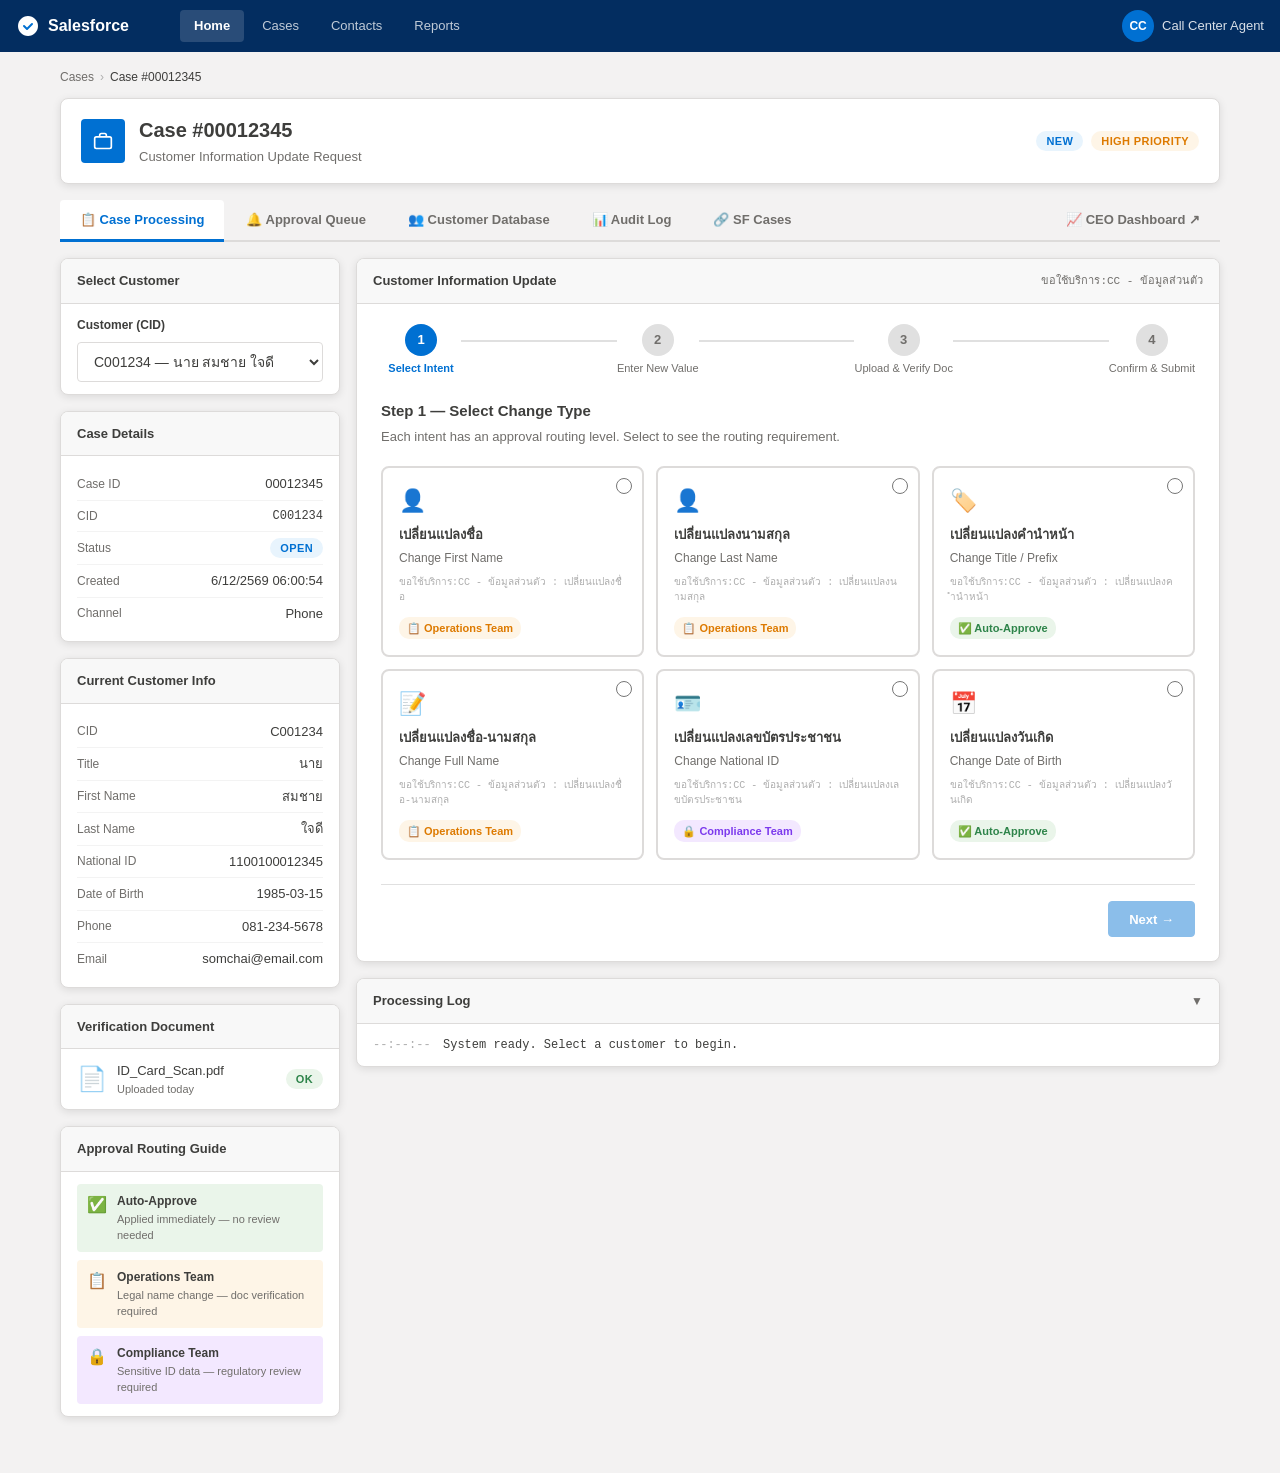
==== commit 87818dff: "fix: SF Cases tab — use embedded JS instead of fetch (file:// CORS fix) - Created sf_cases_data.js w" ====
--- a/Case_Update_Name/index.html
+++ b/Case_Update_Name/index.html
@@ -459,6 +459,7 @@
           onerror="window._tesseractLoadFailed=true;console.warn('Tesseract CDN failed to load — OCR will be unavailable')">
   </script>
   <script src="db.js"></script>
+  <script src="sf_cases_data.js"></script>
   <script src="ocr.js"></script>
   <script src="app.js"></script>
 </body>
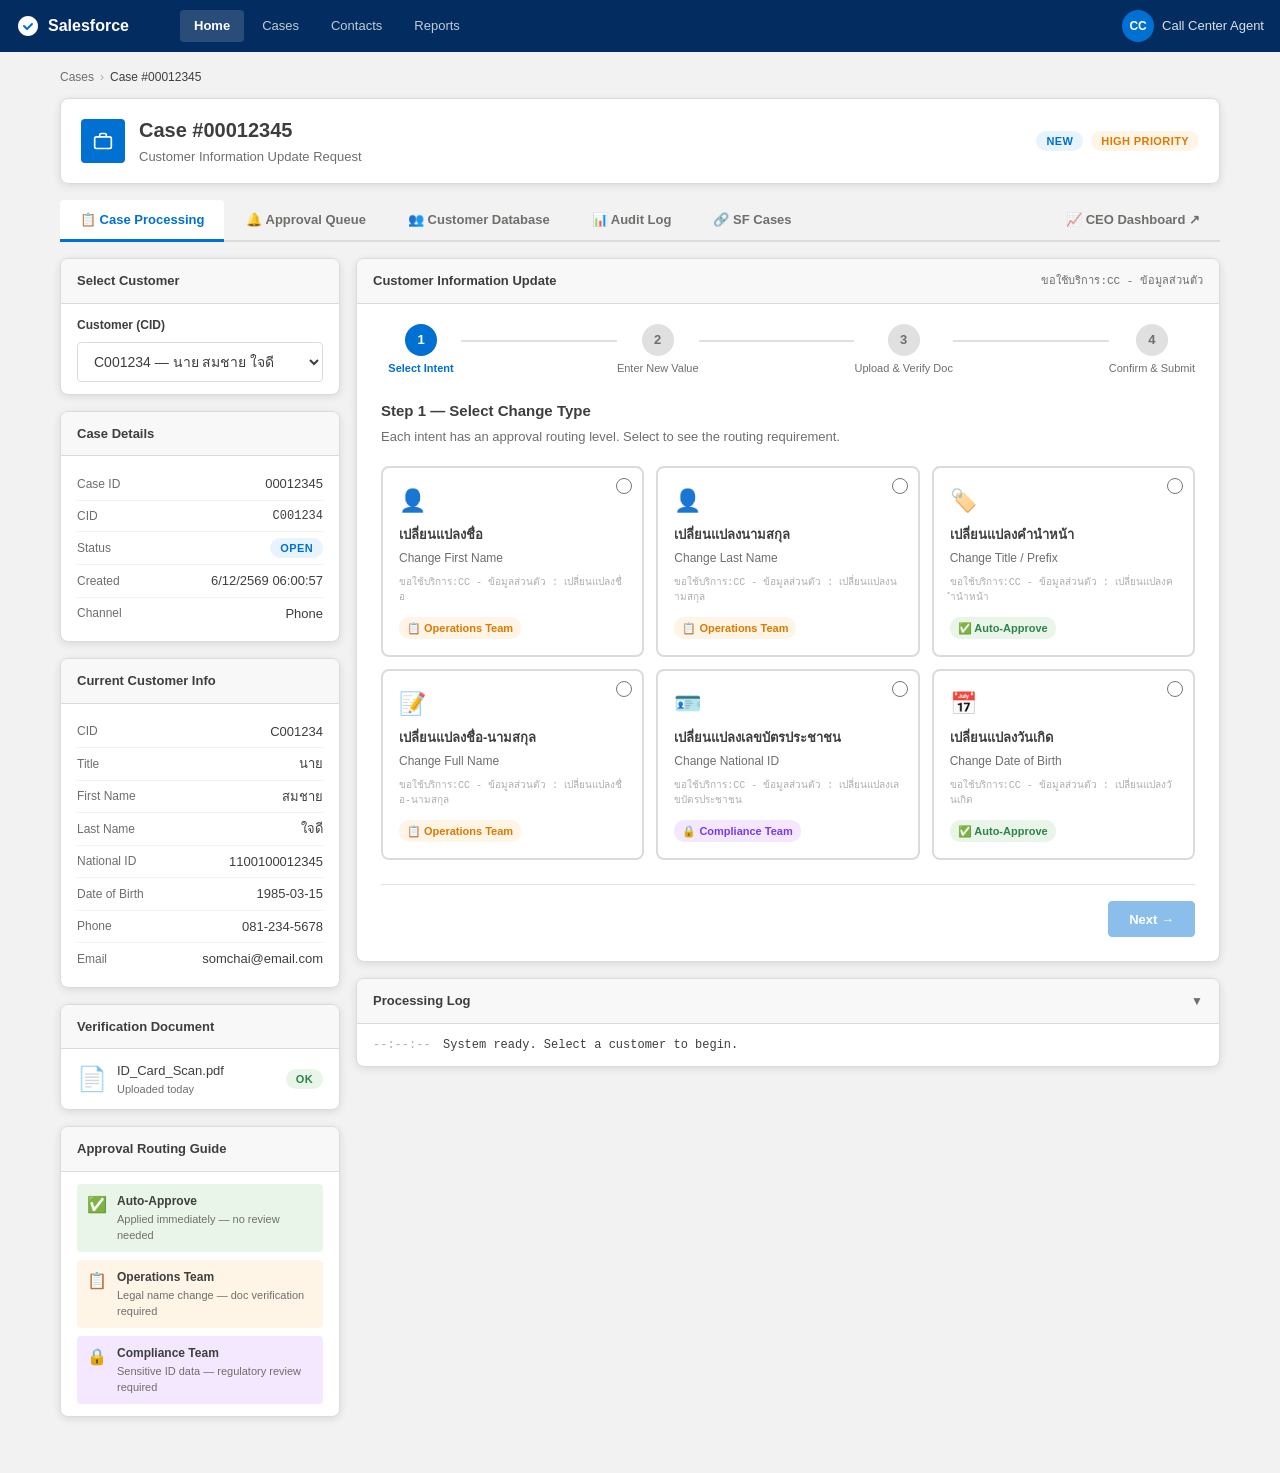
==== commit 33d4698f: "feat: add live Refresh button + local API server for SF queries - api_server.py: Python HTTP server " ====
--- a/Case_Update_Name/index.html
+++ b/Case_Update_Name/index.html
@@ -65,6 +65,8 @@
           <div style="display:flex;gap:8px;align-items:center">
             <span id="sf-cases-count" class="sf-badge sf-badge--new">0 cases</span>
             <span class="sf-badge sf-badge--open">Status ≠ Closed</span>
+            <button class="sf-btn sf-btn--primary" id="btn-refresh-sf" style="height:30px;font-size:12px">🔄 Refresh from Salesforce</button>
+            <span id="sf-refresh-status" style="font-size:11px;color:var(--sf-gray-4)"></span>
           </div>
         </div>
         <div class="sf-table-wrap">
@@ -79,7 +81,9 @@
           <div class="sf-table-empty hidden" id="sf-cases-empty">
             <div style="text-align:center;padding:32px;color:var(--sf-gray-4)">
               <div style="font-size:28px;margin-bottom:6px">🔗</div>
-              <div>No SF cases loaded. Run <code>python sync_to_ui.py</code> to fetch from Salesforce.</div>
+              <div>No SF cases loaded.<br>
+              Click <strong>🔄 Refresh from Salesforce</strong> to query live data.<br>
+              <small style="color:var(--sf-gray-3)">Requires: <code>python api_server.py</code> running on localhost:5000</small></div>
             </div>
           </div>
         </div>
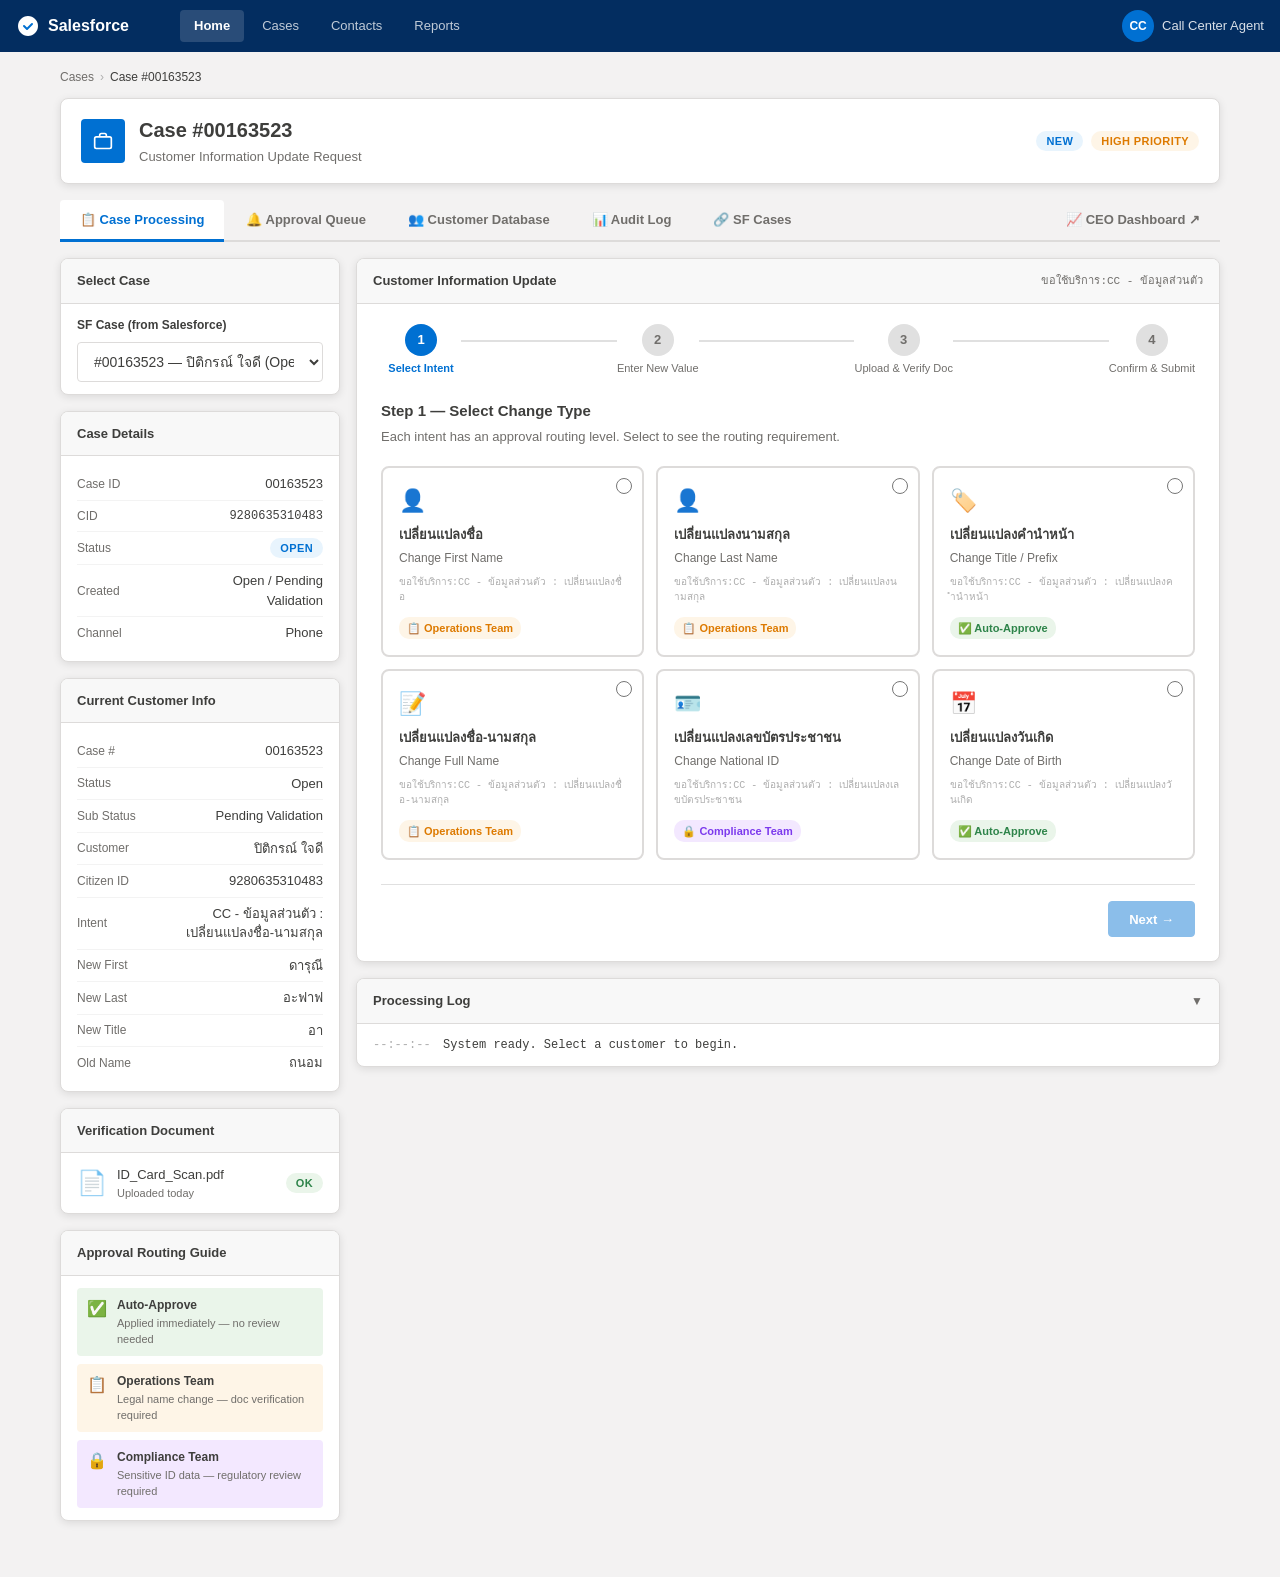
==== commit 9054749a: "feat: Case Processing now uses real SF cases instead of mock data - Select Case dropdown shows SF ca" ====
--- a/Case_Update_Name/index.html
+++ b/Case_Update_Name/index.html
@@ -96,10 +96,10 @@
 
         <aside class="sf-sidebar">
           <div class="sf-card">
-            <div class="sf-card__header">Select Customer</div>
+            <div class="sf-card__header">Select Case</div>
             <div style="padding:12px 16px;">
               <label class="sf-form-group">
-                <span style="font-size:12px;font-weight:600;color:var(--sf-gray-5)">Customer (CID)</span>
+                <span style="font-size:12px;font-weight:600;color:var(--sf-gray-5)">SF Case (from Salesforce)</span>
                 <select class="sf-select" id="customer-selector" style="margin-top:4px"></select>
               </label>
             </div>
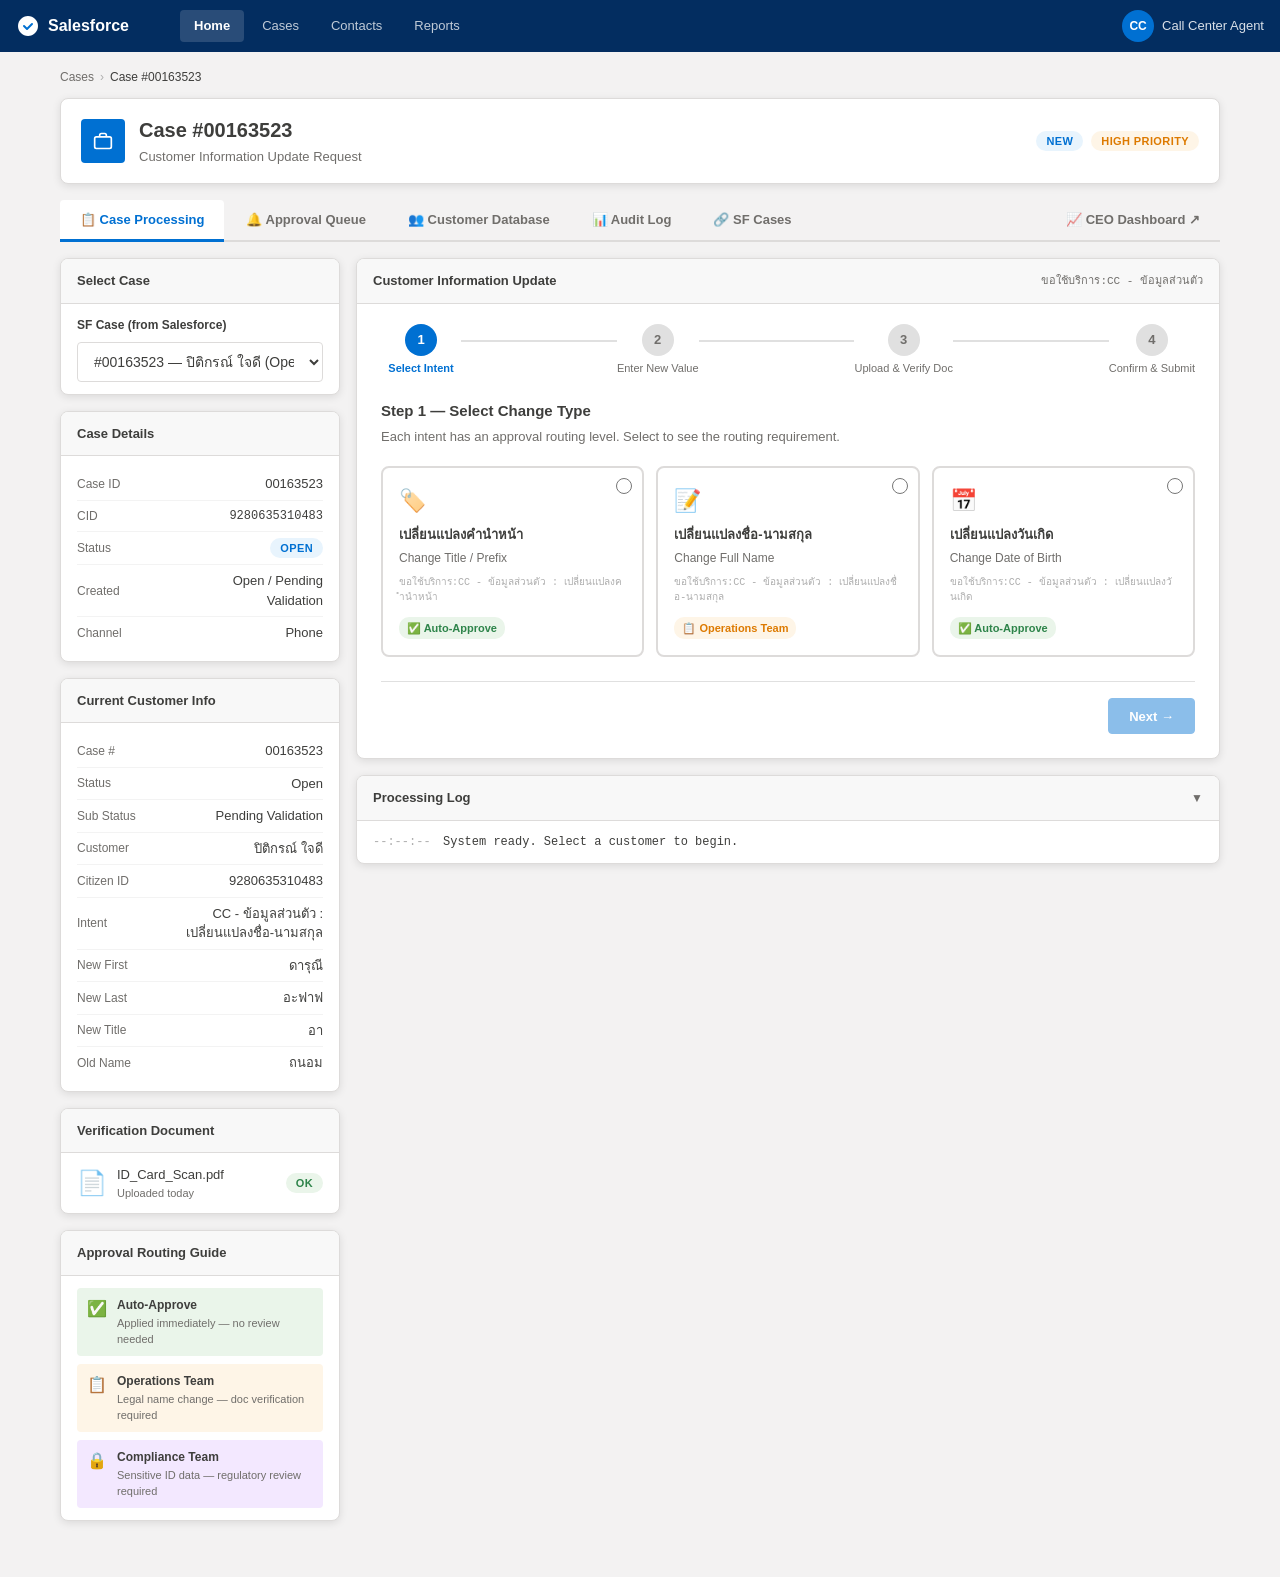
==== commit dba8eb2a: "ui: remove 3 intent cards (first name, last name, national ID) from Case Processing Remaining intent" ====
--- a/Case_Update_Name/index.html
+++ b/Case_Update_Name/index.html
@@ -176,20 +176,6 @@
               <p class="sf-section-desc">Each intent has an approval routing level. Select to see the routing requirement.</p>
 
               <div class="sf-intent-grid">
-                <label class="sf-intent-card" data-intent="change-firstname">
-                  <input type="radio" name="intent" value="change-firstname" />
-                  <div class="sf-intent-card__icon">👤</div>
-                  <div class="sf-intent-card__title">เปลี่ยนแปลงชื่อ</div>
-                  <div class="sf-intent-card__sub">Change First Name</div>
-                  <div class="sf-intent-card__code">ขอใช้บริการ:CC - ข้อมูลส่วนตัว : เปลี่ยนแปลงชื่อ</div>
-                </label>
-                <label class="sf-intent-card" data-intent="change-lastname">
-                  <input type="radio" name="intent" value="change-lastname" />
-                  <div class="sf-intent-card__icon">👤</div>
-                  <div class="sf-intent-card__title">เปลี่ยนแปลงนามสกุล</div>
-                  <div class="sf-intent-card__sub">Change Last Name</div>
-                  <div class="sf-intent-card__code">ขอใช้บริการ:CC - ข้อมูลส่วนตัว : เปลี่ยนแปลงนามสกุล</div>
-                </label>
                 <label class="sf-intent-card" data-intent="change-title">
                   <input type="radio" name="intent" value="change-title" />
                   <div class="sf-intent-card__icon">🏷️</div>
@@ -203,13 +189,6 @@
                   <div class="sf-intent-card__title">เปลี่ยนแปลงชื่อ-นามสกุล</div>
                   <div class="sf-intent-card__sub">Change Full Name</div>
                   <div class="sf-intent-card__code">ขอใช้บริการ:CC - ข้อมูลส่วนตัว : เปลี่ยนแปลงชื่อ-นามสกุล</div>
-                </label>
-                <label class="sf-intent-card" data-intent="change-id">
-                  <input type="radio" name="intent" value="change-id" />
-                  <div class="sf-intent-card__icon">🪪</div>
-                  <div class="sf-intent-card__title">เปลี่ยนแปลงเลขบัตรประชาชน</div>
-                  <div class="sf-intent-card__sub">Change National ID</div>
-                  <div class="sf-intent-card__code">ขอใช้บริการ:CC - ข้อมูลส่วนตัว : เปลี่ยนแปลงเลขบัตรประชาชน</div>
                 </label>
                 <label class="sf-intent-card" data-intent="change-dob">
                   <input type="radio" name="intent" value="change-dob" />
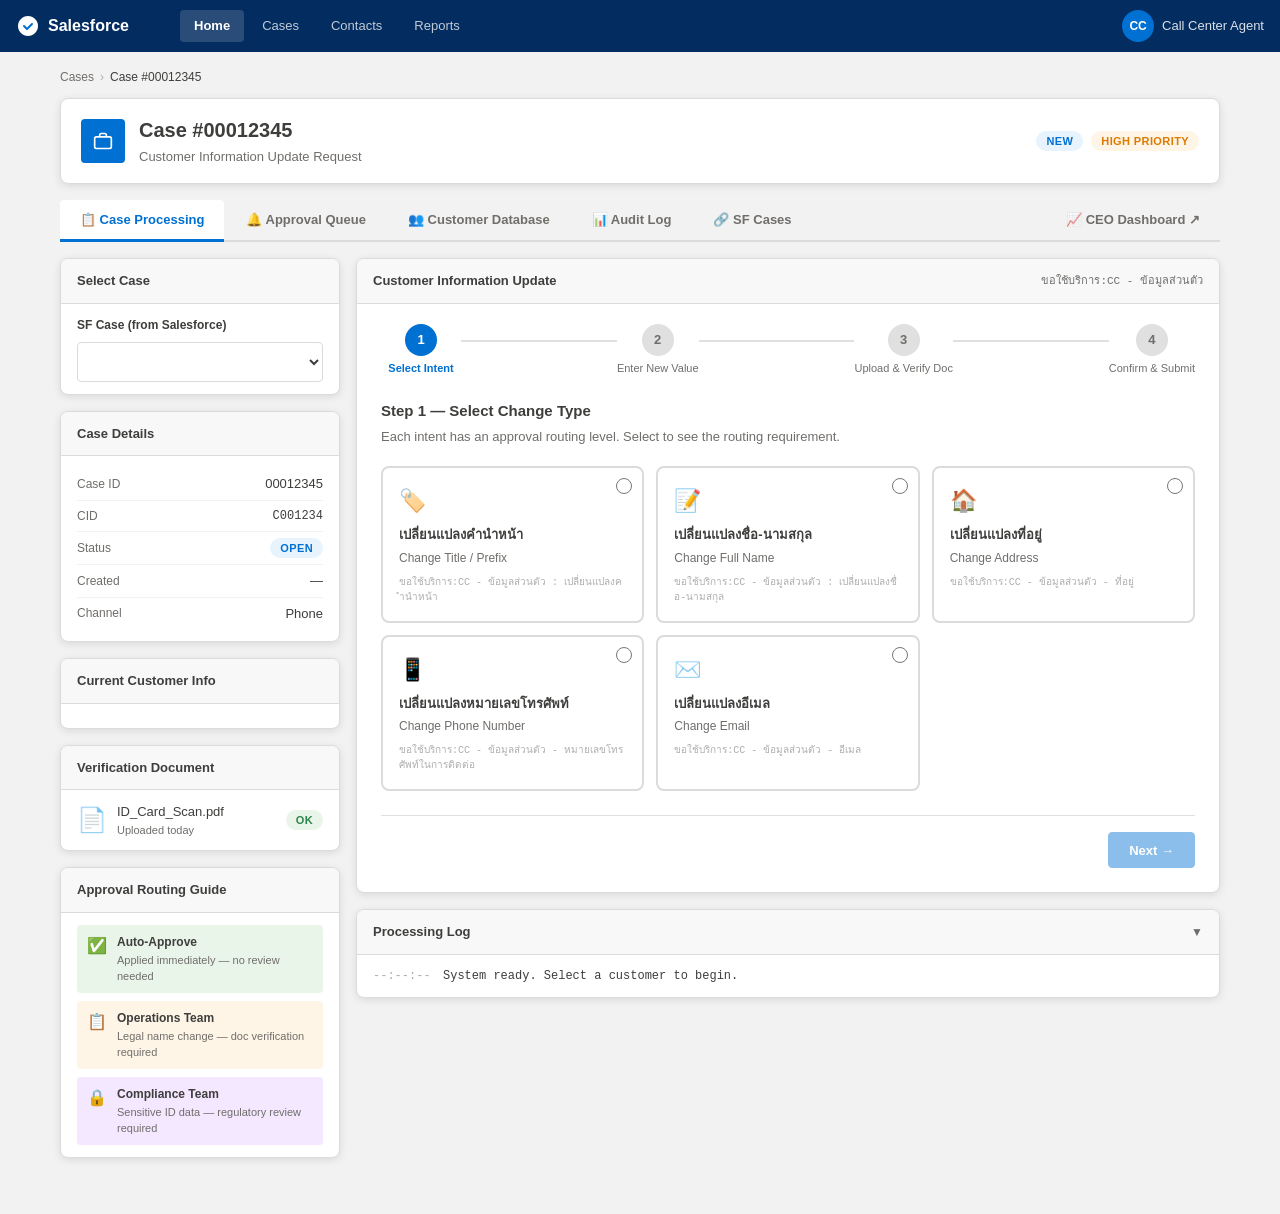
==== commit 525f3010: "ui: replace DOB card with Address, Phone, Email cards Removed: เปลี่ยนแปลงวันเกิด Added: เปลี่ยนแปลง" ====
--- a/Case_Update_Name/index.html
+++ b/Case_Update_Name/index.html
@@ -190,12 +190,26 @@
                   <div class="sf-intent-card__sub">Change Full Name</div>
                   <div class="sf-intent-card__code">ขอใช้บริการ:CC - ข้อมูลส่วนตัว : เปลี่ยนแปลงชื่อ-นามสกุล</div>
                 </label>
-                <label class="sf-intent-card" data-intent="change-dob">
-                  <input type="radio" name="intent" value="change-dob" />
-                  <div class="sf-intent-card__icon">📅</div>
-                  <div class="sf-intent-card__title">เปลี่ยนแปลงวันเกิด</div>
-                  <div class="sf-intent-card__sub">Change Date of Birth</div>
-                  <div class="sf-intent-card__code">ขอใช้บริการ:CC - ข้อมูลส่วนตัว : เปลี่ยนแปลงวันเกิด</div>
+                <label class="sf-intent-card" data-intent="change-address">
+                  <input type="radio" name="intent" value="change-address" />
+                  <div class="sf-intent-card__icon">🏠</div>
+                  <div class="sf-intent-card__title">เปลี่ยนแปลงที่อยู่</div>
+                  <div class="sf-intent-card__sub">Change Address</div>
+                  <div class="sf-intent-card__code">ขอใช้บริการ:CC - ข้อมูลส่วนตัว - ที่อยู่</div>
+                </label>
+                <label class="sf-intent-card" data-intent="change-phone">
+                  <input type="radio" name="intent" value="change-phone" />
+                  <div class="sf-intent-card__icon">📱</div>
+                  <div class="sf-intent-card__title">เปลี่ยนแปลงหมายเลขโทรศัพท์</div>
+                  <div class="sf-intent-card__sub">Change Phone Number</div>
+                  <div class="sf-intent-card__code">ขอใช้บริการ:CC - ข้อมูลส่วนตัว - หมายเลขโทรศัพท์ในการติดต่อ</div>
+                </label>
+                <label class="sf-intent-card" data-intent="change-email">
+                  <input type="radio" name="intent" value="change-email" />
+                  <div class="sf-intent-card__icon">✉️</div>
+                  <div class="sf-intent-card__title">เปลี่ยนแปลงอีเมล</div>
+                  <div class="sf-intent-card__sub">Change Email</div>
+                  <div class="sf-intent-card__code">ขอใช้บริการ:CC - ข้อมูลส่วนตัว - อีเมล</div>
                 </label>
               </div>
 
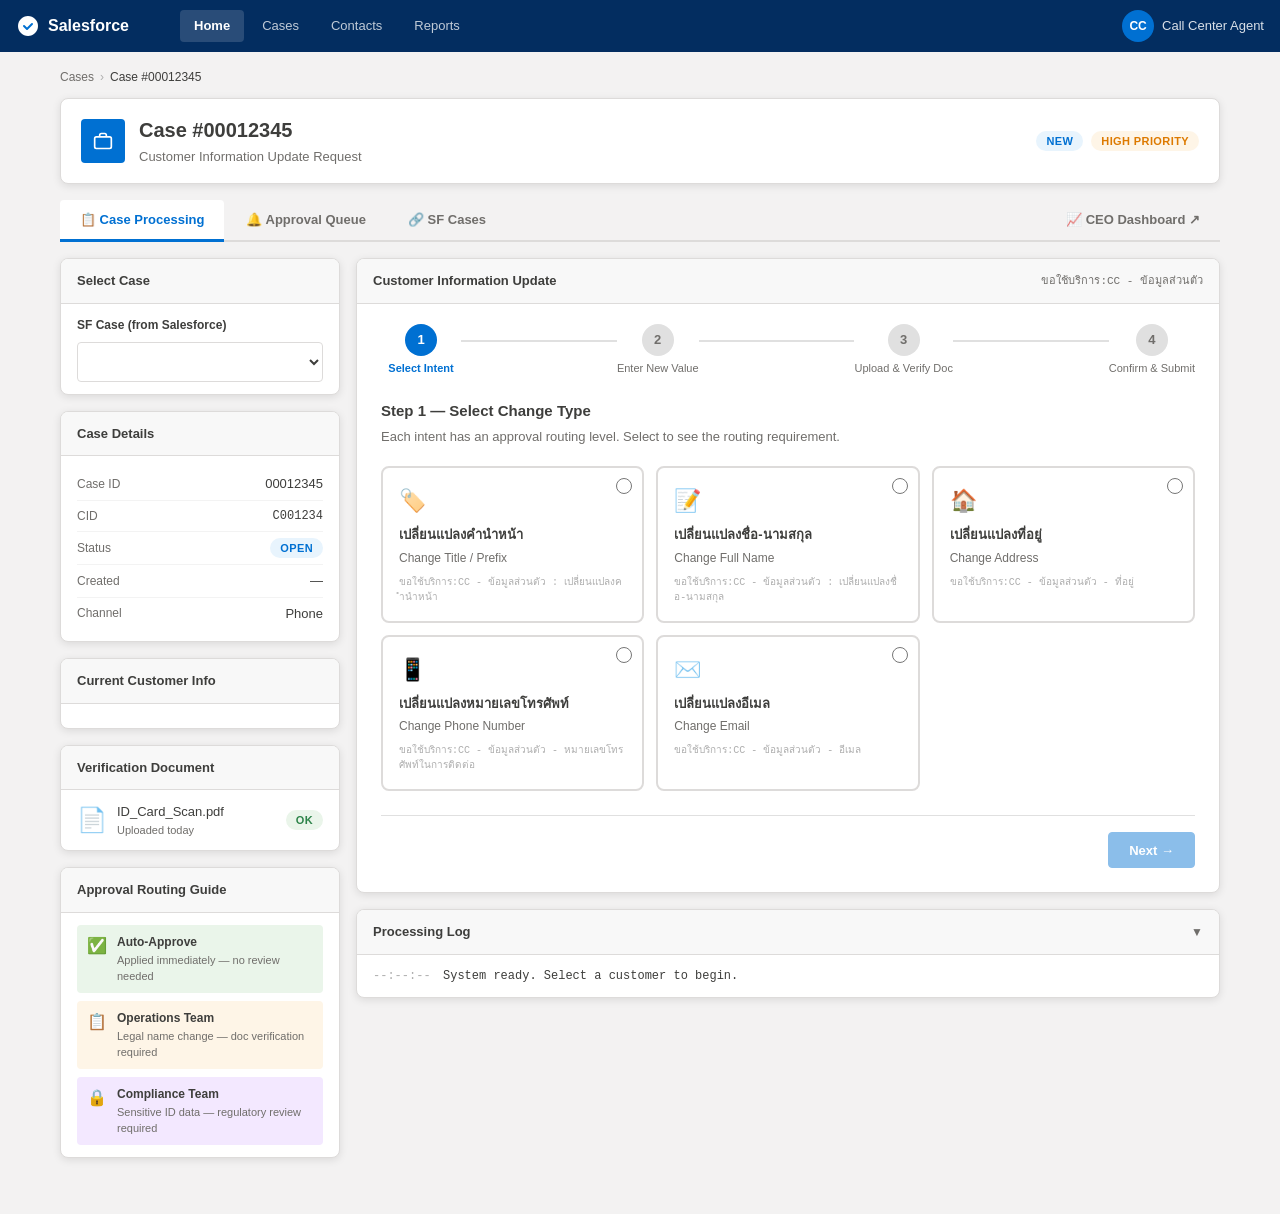
==== commit 5a82fb3e: "ui: remove Customer Database and Audit Log tabs" ====
--- a/Case_Update_Name/index.html
+++ b/Case_Update_Name/index.html
@@ -51,8 +51,6 @@
     <div class="sf-app-tabs">
       <button class="sf-app-tab active" data-tab="case-processing">📋 Case Processing</button>
       <button class="sf-app-tab" data-tab="approval-queue">🔔 Approval Queue</button>
-      <button class="sf-app-tab" data-tab="customer-db">👥 Customer Database</button>
-      <button class="sf-app-tab" data-tab="audit-log">📊 Audit Log</button>
       <button class="sf-app-tab" data-tab="sf-cases">🔗 SF Cases</button>
       <a href="dashboard.html" target="_blank" class="sf-app-tab" style="text-decoration:none;margin-left:auto">📈 CEO Dashboard ↗</a>
     </div>
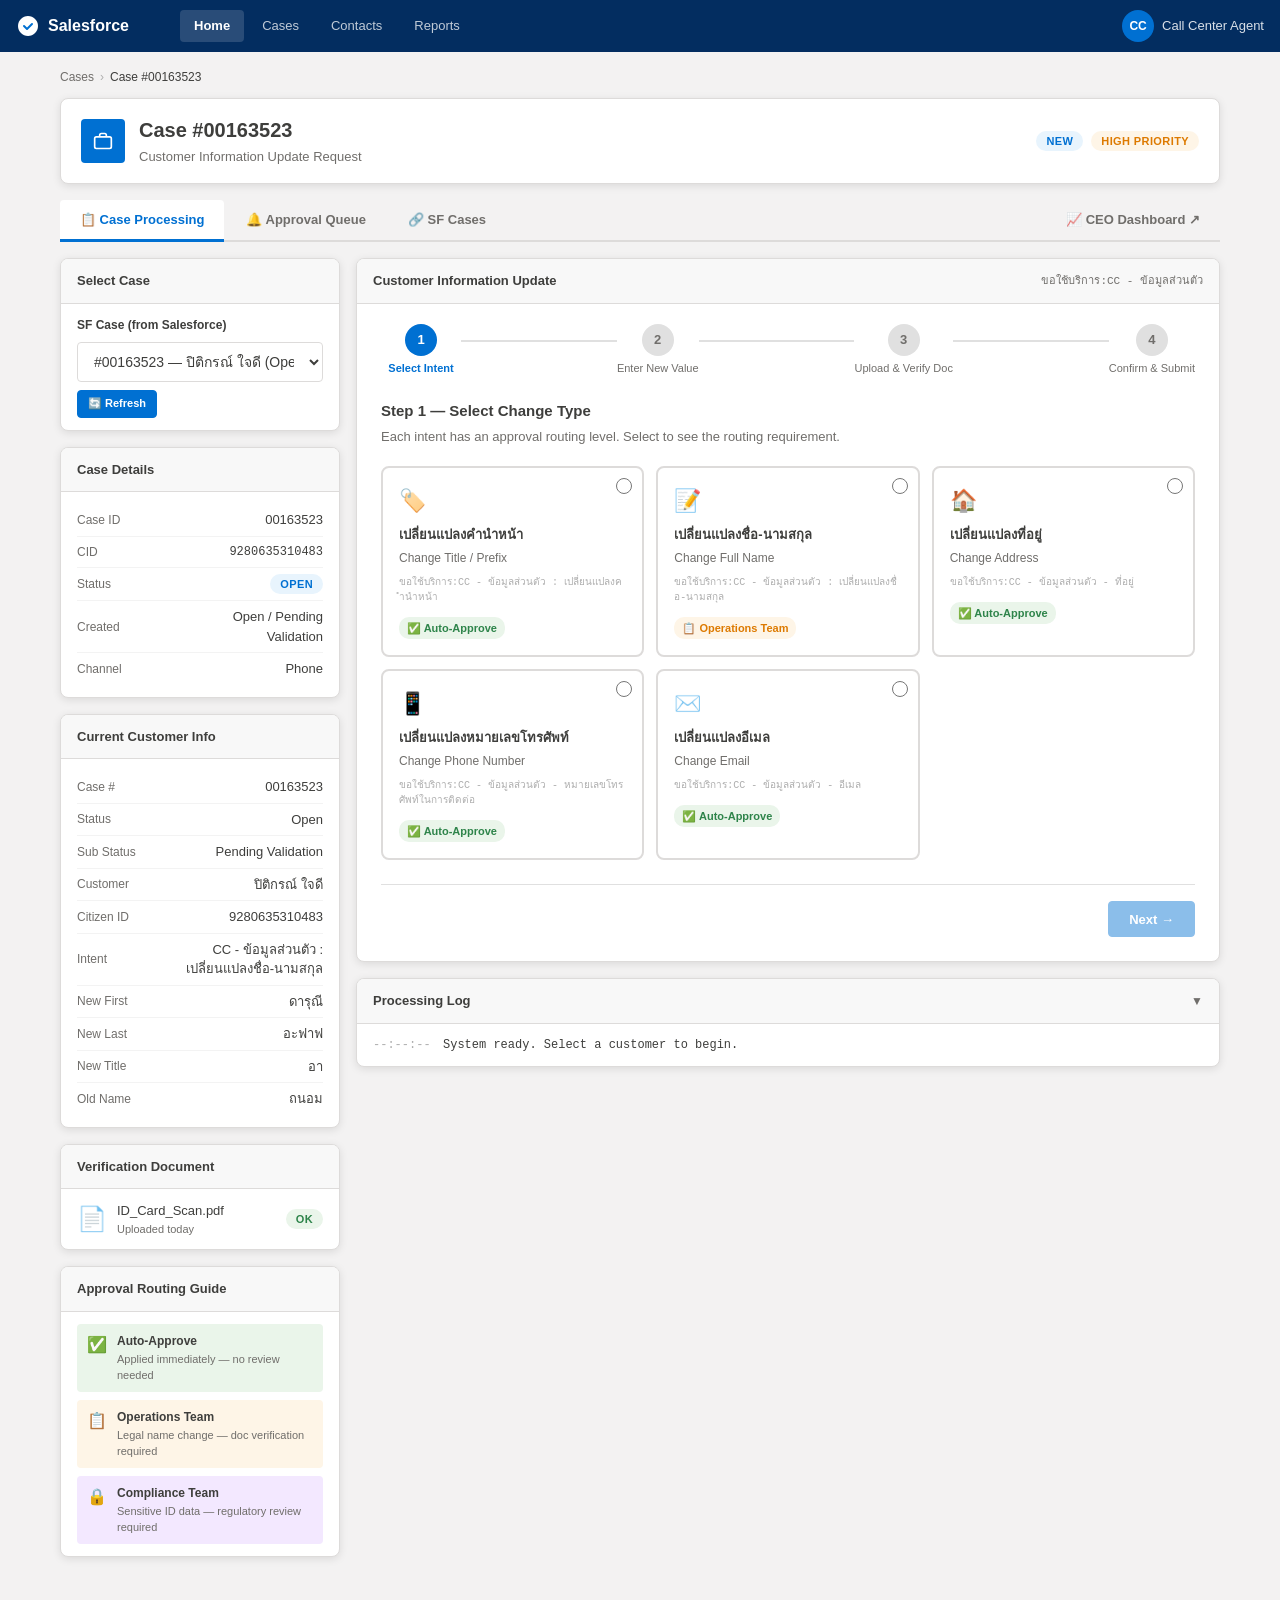
==== commit 7816f61d: "feat: add Refresh button to Case Processing sidebar - Refresh button next to Select Case dropdown - " ====
--- a/Case_Update_Name/index.html
+++ b/Case_Update_Name/index.html
@@ -100,6 +100,10 @@
                 <span style="font-size:12px;font-weight:600;color:var(--sf-gray-5)">SF Case (from Salesforce)</span>
                 <select class="sf-select" id="customer-selector" style="margin-top:4px"></select>
               </label>
+              <div style="margin-top:8px;display:flex;align-items:center;gap:8px">
+                <button class="sf-btn sf-btn--primary" id="btn-refresh-cases" style="height:28px;font-size:11px;padding:0 10px">🔄 Refresh</button>
+                <span id="cases-refresh-status" style="font-size:11px;color:var(--sf-gray-4)"></span>
+              </div>
             </div>
           </div>
 
